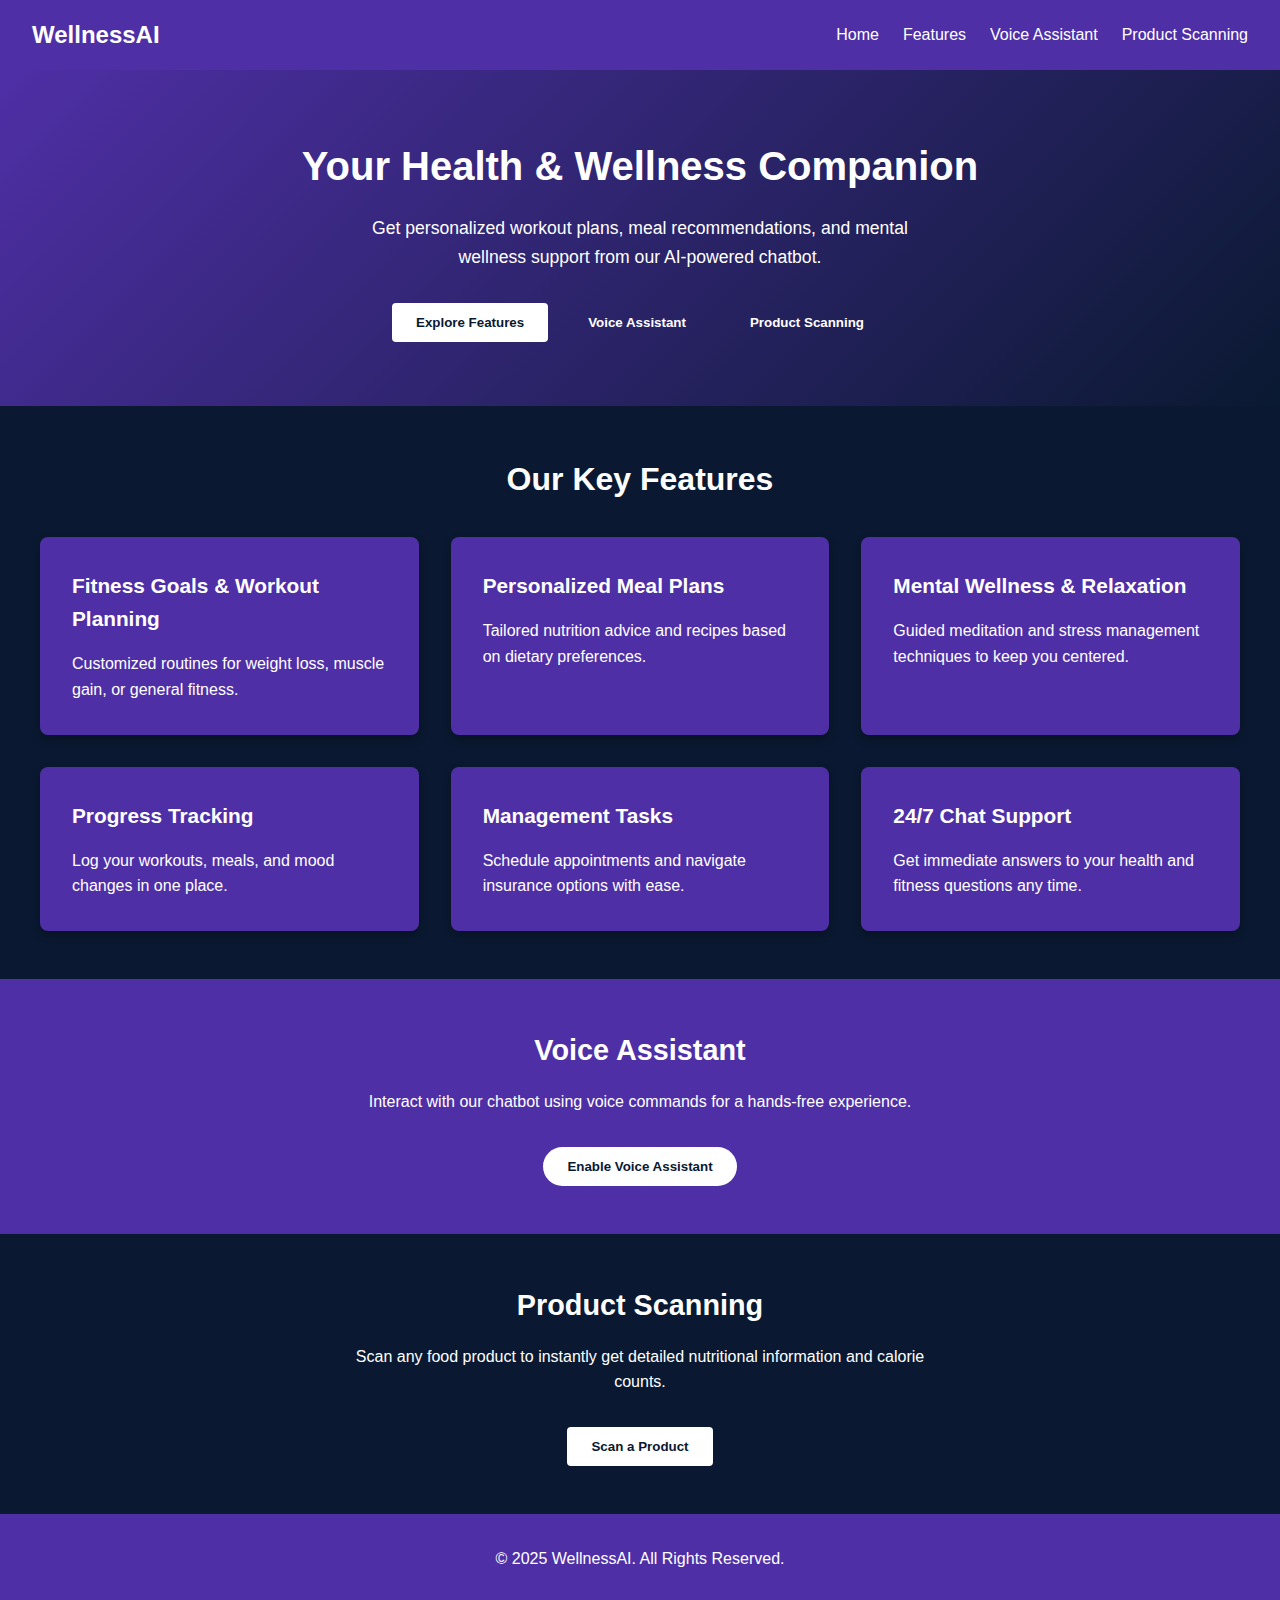
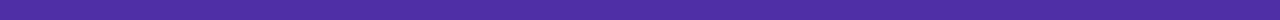
==== Front-End/index.html @ 1cf857fd "initial commit" ====
<!DOCTYPE html>
<html lang="en">
<head>
  <meta charset="UTF-8" />
  <title>WellnessAI - Your Health & Wellness Companion</title>
  <!-- Link to External CSS -->
  <link rel="stylesheet" href="style.css">
</head>
<body>
  <!-- HEADER -->
  <header>
    <div class="logo">WellnessAI</div>
    <nav>
      <ul>
        <li><a href="#hero">Home</a></li>
        <li><a href="#features">Features</a></li>
        <li><a href="#voice-assistant">Voice Assistant</a></li>
        <li><a href="#product-scanning">Product Scanning</a></li>
      </ul>
    </nav>
  </header>

  <!-- HERO SECTION -->
  <section id="hero">
    <h1>Your Health & Wellness Companion</h1>
    <p>Get personalized workout plans, meal recommendations, and mental wellness support from our AI-powered chatbot.</p>
    <div class="hero-buttons">
      <button class="btn-primary" onclick="document.querySelector('#features').scrollIntoView({behavior: 'smooth'})">Explore Features</button>
      <button class="btn-secondary" onclick="document.querySelector('#voice-assistant').scrollIntoView({behavior: 'smooth'})">Voice Assistant</button>
      <button class="btn-secondary" onclick="document.querySelector('#product-scanning').scrollIntoView({behavior: 'smooth'})">Product Scanning</button>
    </div>
  </section>

  <!-- FEATURES SECTION -->
  <section id="features">
    <h2>Our Key Features</h2>
    <div class="features-container">
      <div class="feature-box">
        <h3>Fitness Goals & Workout Planning</h3>
        <p>Customized routines for weight loss, muscle gain, or general fitness.</p>
      </div>
      <div class="feature-box">
        <h3>Personalized Meal Plans</h3>
        <p>Tailored nutrition advice and recipes based on dietary preferences.</p>
      </div>
      <div class="feature-box">
        <h3>Mental Wellness & Relaxation</h3>
        <p>Guided meditation and stress management techniques to keep you centered.</p>
      </div>
      <div class="feature-box">
        <h3>Progress Tracking</h3>
        <p>Log your workouts, meals, and mood changes in one place.</p>
      </div>
      <div class="feature-box">
        <h3>Management Tasks</h3>
        <p>Schedule appointments and navigate insurance options with ease.</p>
      </div>
      <div class="feature-box">
        <h3>24/7 Chat Support</h3>
        <p>Get immediate answers to your health and fitness questions any time.</p>
      </div>
    </div>
  </section>

  <!-- VOICE ASSISTANT SECTION -->
  <section id="voice-assistant">
    <h2>Voice Assistant</h2>
    <p>Interact with our chatbot using voice commands for a hands-free experience.</p>
    <button onclick="alert('Voice Assistant Feature Coming Soon!')">Enable Voice Assistant</button>
  </section>

  <!-- PRODUCT SCANNING SECTION -->
  <section id="product-scanning">
    <h2>Product Scanning</h2>
    <p>Scan any food product to instantly get detailed nutritional information and calorie counts.</p>
    <button onclick="alert('Product Scanning Feature Coming Soon!')">Scan a Product</button>
  </section>

  <!-- FOOTER -->
  <footer>
    <p>© 2025 WellnessAI. All Rights Reserved.</p>
  </footer>

  <!-- Smooth Button Click Animation Script -->
  <script>
    document.querySelectorAll('button').forEach(button => {
      button.addEventListener('click', function() {
        this.classList.add('clicked');
        setTimeout(() => {
          this.classList.remove('clicked');
        }, 300);
      });
    });
  </script>
</body>
</html>
---- Front-End/style.css ----
/* Global Smooth Scrolling */
html {
    scroll-behavior: smooth;
  }
  
  /* COLOR & FONT SETUP */
  :root {
    --dark-blue: #0A1931;
    --purple: #4F2FA6;
    --light-purple: #6F50C8;
    --white: #FFFFFF;
    --gray: #EFEFEF;
  }
  
  * {
    margin: 0;
    padding: 0;
    box-sizing: border-box;
    font-family: "Arial", sans-serif;
  }
  
  body {
    background-color: var(--dark-blue);
    color: var(--white);
    line-height: 1.6;
  }
  
  a {
    text-decoration: none;
    color: inherit;
  }
  
  /* HEADER */
  header {
    background-color: var(--purple);
    display: flex;
    justify-content: space-between;
    align-items: center;
    padding: 1rem 2rem;
  }
  
  header .logo {
    font-size: 1.5rem;
    font-weight: bold;
  }
  
  nav ul {
    list-style: none;
    display: flex;
    gap: 1.5rem;
  }
  
  nav ul li a {
    color: var(--white);
    font-weight: 500;
    transition: color 0.3s;
  }
  
  nav ul li a:hover {
    color: var(--light-purple);
  }
  
  /* HERO SECTION */
  #hero {
    background: linear-gradient(135deg, var(--purple), var(--dark-blue));
    text-align: center;
    padding: 4rem 2rem;
  }
  
  #hero h1 {
    font-size: 2.5rem;
    margin-bottom: 1rem;
  }
  
  #hero p {
    max-width: 600px;
    margin: 0 auto 2rem;
    font-size: 1.1rem;
  }
  
  .hero-buttons {
    display: flex;
    flex-wrap: wrap;
    justify-content: center;
    gap: 1rem;
  }
  
  #hero button {
    padding: 0.75rem 1.5rem;
    border: none;
    border-radius: 4px;
    cursor: pointer;
    font-weight: bold;
    transition: background-color 0.3s, transform 0.2s;
  }
  
  .btn-primary {
    background-color: var(--white);
    color: var(--dark-blue);
  }
  
  .btn-primary:hover {
    background-color: var(--light-purple);
    color: var(--white);
    transform: scale(1.05);
  }
  
  .btn-secondary {
    background-color: transparent;
    border: 2px solid var(--white);
    color: var(--white);
  }
  
  .btn-secondary:hover {
    background-color: var(--white);
    color: var(--dark-blue);
    transform: scale(1.05);
  }
  
  /* FEATURES SECTION */
  #features {
    padding: 3rem 2rem;
    background-color: var(--dark-blue);
  }
  
  #features h2 {
    text-align: center;
    margin-bottom: 2rem;
    font-size: 2rem;
  }
  
  .features-container {
    display: grid;
    grid-template-columns: repeat(auto-fit, minmax(300px, 1fr));
    gap: 2rem;
    max-width: 1200px;
    margin: 0 auto;
  }
  
  .feature-box {
    background-color: var(--purple);
    padding: 2rem;
    border-radius: 8px;
    box-shadow: 0 4px 8px rgba(0, 0, 0, 0.3);
    transition: transform 0.3s;
  }
  
  .feature-box:hover {
    transform: translateY(-5px);
  }
  
  .feature-box h3 {
    margin-bottom: 1rem;
    font-size: 1.3rem;
  }
  
  /* VOICE ASSISTANT SECTION */
  #voice-assistant {
    background-color: var(--purple);
    padding: 3rem 2rem;
    text-align: center;
  }
  
  #voice-assistant h2 {
    margin-bottom: 1rem;
    font-size: 1.8rem;
  }
  
  #voice-assistant p {
    max-width: 600px;
    margin: 0 auto 2rem;
  }
  
  #voice-assistant button {
    padding: 0.75rem 1.5rem;
    background-color: var(--white);
    color: var(--dark-blue);
    border: none;
    border-radius: 50px;
    cursor: pointer;
    font-weight: bold;
    transition: background-color 0.3s, transform 0.2s;
  }
  
  #voice-assistant button:hover {
    background-color: var(--light-purple);
    color: var(--white);
    transform: scale(1.05);
  }
  
  /* PRODUCT SCANNING SECTION */
  #product-scanning {
    background-color: var(--dark-blue);
    padding: 3rem 2rem;
    text-align: center;
  }
  
  #product-scanning h2 {
    margin-bottom: 1rem;
    font-size: 1.8rem;
  }
  
  #product-scanning p {
    max-width: 600px;
    margin: 0 auto 2rem;
  }
  
  #product-scanning button {
    padding: 0.75rem 1.5rem;
    background-color: var(--white);
    color: var(--dark-blue);
    border: none;
    border-radius: 4px;
    cursor: pointer;
    font-weight: bold;
    transition: background-color 0.3s, transform 0.2s;
  }
  
  #product-scanning button:hover {
    background-color: var(--light-purple);
    color: var(--white);
    transform: scale(1.05);
  }
  
  /* FOOTER */
  footer {
    background-color: var(--purple);
    text-align: center;
    padding: 2rem;
  }
  
  footer p {
    margin-bottom: 1rem;
  }
  
  footer .social-links a {
    margin: 0 0.5rem;
    color: var(--white);
    font-size: 1.2rem;
    transition: color 0.3s;
  }
  
  footer .social-links a:hover {
    color: var(--light-purple);
  }
  
  /* BUTTON CLICK ANIMATION */
  button.clicked {
    animation: clickAnimation 0.3s;
  }
  
  @keyframes clickAnimation {
    0% { transform: scale(1); }
    50% { transform: scale(0.95); }
    100% { transform: scale(1); }
  }
  
  /* RESPONSIVE DESIGN */
  @media (max-width: 768px) {
    #hero h1 {
      font-size: 2rem;
    }
    #features h2 {
      font-size: 1.8rem;
    }
    .feature-box {
      padding: 1.5rem;
    }
  }
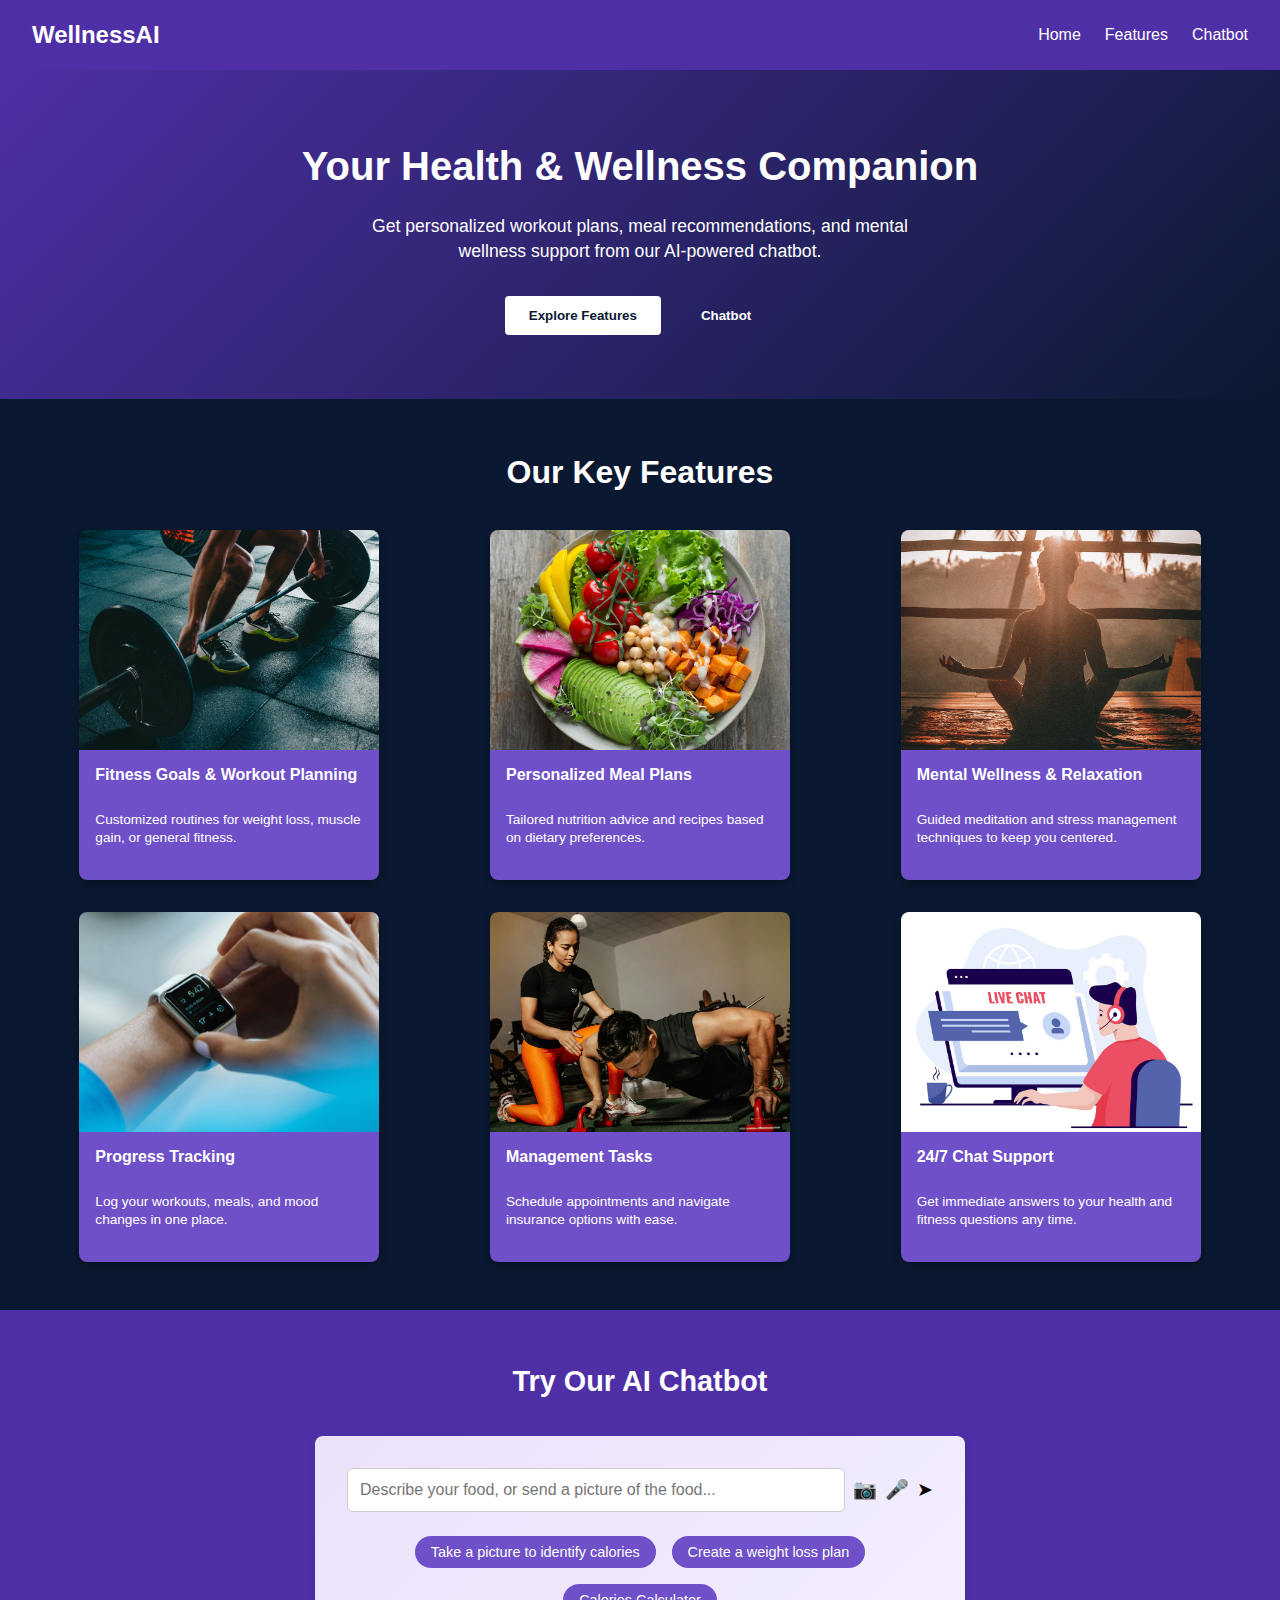
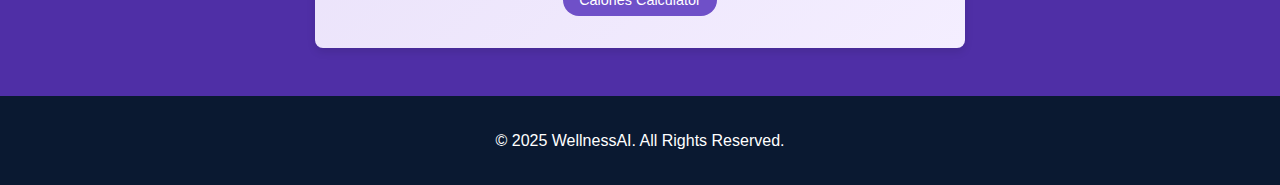
==== commit 4d66f263: "added images and chatbot" ====
--- a/Front-End/index.html
+++ b/Front-End/index.html
@@ -14,8 +14,7 @@
       <ul>
         <li><a href="#hero">Home</a></li>
         <li><a href="#features">Features</a></li>
-        <li><a href="#voice-assistant">Voice Assistant</a></li>
-        <li><a href="#product-scanning">Product Scanning</a></li>
+        <li><a href="#chatbot">Chatbot</a></li>
       </ul>
     </nav>
   </header>
@@ -25,9 +24,16 @@
     <h1>Your Health & Wellness Companion</h1>
     <p>Get personalized workout plans, meal recommendations, and mental wellness support from our AI-powered chatbot.</p>
     <div class="hero-buttons">
-      <button class="btn-primary" onclick="document.querySelector('#features').scrollIntoView({behavior: 'smooth'})">Explore Features</button>
-      <button class="btn-secondary" onclick="document.querySelector('#voice-assistant').scrollIntoView({behavior: 'smooth'})">Voice Assistant</button>
-      <button class="btn-secondary" onclick="document.querySelector('#product-scanning').scrollIntoView({behavior: 'smooth'})">Product Scanning</button>
+      <!-- Scroll to Features -->
+      <button class="btn-primary"
+        onclick="document.querySelector('#features').scrollIntoView({ behavior: 'smooth' })">
+        Explore Features
+      </button>
+      <!-- Scroll to Chatbot -->
+      <button class="btn-secondary"
+        onclick="document.querySelector('#chatbot').scrollIntoView({ behavior: 'smooth' })">
+        Chatbot
+      </button>
     </div>
   </section>
 
@@ -35,45 +41,77 @@
   <section id="features">
     <h2>Our Key Features</h2>
     <div class="features-container">
+      <!-- Feature 1 -->
       <div class="feature-box">
+        <img src="Fitness.jpg" alt="Fitness Feature" class="feature-image" />
         <h3>Fitness Goals & Workout Planning</h3>
         <p>Customized routines for weight loss, muscle gain, or general fitness.</p>
       </div>
+      <!-- Feature 2 -->
       <div class="feature-box">
+        <img src="Meal.jpg" alt="Meal Plans" class="feature-image" />
         <h3>Personalized Meal Plans</h3>
         <p>Tailored nutrition advice and recipes based on dietary preferences.</p>
       </div>
+      <!-- Feature 3 -->
       <div class="feature-box">
+        <img src="Wellness.jpg" alt="Mental Wellness" class="feature-image" />
         <h3>Mental Wellness & Relaxation</h3>
         <p>Guided meditation and stress management techniques to keep you centered.</p>
       </div>
+      <!-- Feature 4 -->
       <div class="feature-box">
+        <img src="Progress.jpg" alt="Progress Tracking" class="feature-image" />
         <h3>Progress Tracking</h3>
         <p>Log your workouts, meals, and mood changes in one place.</p>
       </div>
+      <!-- Feature 5 -->
       <div class="feature-box">
+        <img src="Management.jpg" alt="Management Tasks" class="feature-image" />
         <h3>Management Tasks</h3>
         <p>Schedule appointments and navigate insurance options with ease.</p>
       </div>
+      <!-- Feature 6 -->
       <div class="feature-box">
+        <img src="ChatSupport.jpg" alt="Chat Support" class="feature-image" />
         <h3>24/7 Chat Support</h3>
         <p>Get immediate answers to your health and fitness questions any time.</p>
       </div>
     </div>
   </section>
 
-  <!-- VOICE ASSISTANT SECTION -->
-  <section id="voice-assistant">
-    <h2>Voice Assistant</h2>
-    <p>Interact with our chatbot using voice commands for a hands-free experience.</p>
-    <button onclick="alert('Voice Assistant Feature Coming Soon!')">Enable Voice Assistant</button>
-  </section>
+  <!-- CHATBOT SECTION -->
+  <section id="chatbot">
+    <h2>Try Our AI Chatbot</h2>
+    <div class="chatbot-container">
+      <!-- Chat Input Area -->
+      <div class="chat-input-wrapper">
+        <input 
+          type="text" 
+          placeholder="Describe your food, or send a picture of the food..."
+          class="chat-input"
+        >
+        <!-- Icons for Product Scanning, Voice Assistant, Send -->
+        <div class="chat-icons">
+          <button class="icon-btn" title="Product Scanning">
+            <span class="camera-icon">📷</span>
+          </button>
+          <button class="icon-btn" title="Voice Assistant">
+            <span class="mic-icon">🎤</span>
+          </button>
+          <button class="icon-btn" title="Send Message">
+            <span class="send-icon">➤</span>
+          </button>
+        </div>
+      </div>
 
-  <!-- PRODUCT SCANNING SECTION -->
-  <section id="product-scanning">
-    <h2>Product Scanning</h2>
-    <p>Scan any food product to instantly get detailed nutritional information and calorie counts.</p>
-    <button onclick="alert('Product Scanning Feature Coming Soon!')">Scan a Product</button>
+      <!-- Quick Action Buttons -->
+      <div class="chat-suggestions">
+        <button>Take a picture to identify calories</button>
+        <button>Create a weight loss plan</button>
+        <button>Calories Calculator</button>
+      </div>
+    </div>
   </section>
 
   <!-- FOOTER -->
@@ -83,6 +121,7 @@
 
   <!-- Smooth Button Click Animation Script -->
   <script>
+    // Simple "click" animation on any button
     document.querySelectorAll('button').forEach(button => {
       button.addEventListener('click', function() {
         this.classList.add('clicked');
--- a/Front-End/style.css
+++ b/Front-End/style.css
@@ -1,269 +1,326 @@
 /* Global Smooth Scrolling */
 html {
-    scroll-behavior: smooth;
-  }
-  
-  /* COLOR & FONT SETUP */
-  :root {
-    --dark-blue: #0A1931;
-    --purple: #4F2FA6;
-    --light-purple: #6F50C8;
-    --white: #FFFFFF;
-    --gray: #EFEFEF;
-  }
-  
-  * {
-    margin: 0;
-    padding: 0;
-    box-sizing: border-box;
-    font-family: "Arial", sans-serif;
-  }
-  
-  body {
-    background-color: var(--dark-blue);
-    color: var(--white);
-    line-height: 1.6;
-  }
-  
-  a {
-    text-decoration: none;
-    color: inherit;
-  }
-  
-  /* HEADER */
-  header {
-    background-color: var(--purple);
-    display: flex;
-    justify-content: space-between;
-    align-items: center;
-    padding: 1rem 2rem;
-  }
-  
-  header .logo {
-    font-size: 1.5rem;
-    font-weight: bold;
-  }
-  
-  nav ul {
-    list-style: none;
-    display: flex;
-    gap: 1.5rem;
-  }
-  
-  nav ul li a {
-    color: var(--white);
-    font-weight: 500;
-    transition: color 0.3s;
-  }
-  
-  nav ul li a:hover {
-    color: var(--light-purple);
-  }
-  
-  /* HERO SECTION */
-  #hero {
-    background: linear-gradient(135deg, var(--purple), var(--dark-blue));
-    text-align: center;
-    padding: 4rem 2rem;
-  }
-  
+  scroll-behavior: smooth;
+}
+
+/* COLOR & FONT SETUP */
+:root {
+  --dark-blue: #0A1931;
+  --purple: #4F2FA6;
+  --light-purple: #6F50C8;
+  --white: #FFFFFF;
+  --gray: #EFEFEF;
+
+  --light-bg: #F8F8F8;
+
+  /* Lighter gradient for chatbot container */
+  --chatbot-gradient-start: #EAE2FA;
+  --chatbot-gradient-end: #F4EEFF;
+}
+
+* {
+  margin: 0;
+  padding: 0;
+  box-sizing: border-box;
+  font-family: "Arial", sans-serif;
+}
+
+body {
+  background-color: var(--dark-blue);
+  color: var(--white);
+  line-height: 1.6;
+}
+
+a {
+  text-decoration: none;
+  color: inherit;
+}
+
+/* HEADER */
+header {
+  background-color: var(--purple);
+  display: flex;
+  justify-content: space-between;
+  align-items: center;
+  padding: 1rem 2rem;
+}
+
+header .logo {
+  font-size: 1.5rem;
+  font-weight: bold;
+}
+
+nav ul {
+  list-style: none;
+  display: flex;
+  gap: 1.5rem;
+}
+
+nav ul li a {
+  color: var(--white);
+  font-weight: 500;
+  transition: color 0.3s;
+}
+
+nav ul li a:hover {
+  color: var(--light-purple);
+}
+
+/* HERO SECTION */
+#hero {
+  background: linear-gradient(135deg, var(--purple), var(--dark-blue));
+  text-align: center;
+  padding: 4rem 2rem;
+}
+
+#hero h1 {
+  font-size: 2.5rem;
+  margin-bottom: 1rem;
+}
+
+#hero p {
+  max-width: 600px;
+  margin: 0 auto 2rem auto;
+  font-size: 1.1rem;
+  line-height: 1.4;
+}
+
+.hero-buttons {
+  display: flex;
+  flex-wrap: wrap;
+  justify-content: center;
+  gap: 1rem;
+}
+
+#hero button {
+  padding: 0.75rem 1.5rem;
+  border: none;
+  border-radius: 4px;
+  cursor: pointer;
+  font-weight: bold;
+  transition: background-color 0.3s, transform 0.2s;
+}
+
+.btn-primary {
+  background-color: var(--white);
+  color: var(--dark-blue);
+}
+
+.btn-primary:hover {
+  background-color: var(--light-purple);
+  color: var(--white);
+  transform: scale(1.05);
+}
+
+.btn-secondary {
+  background-color: transparent;
+  border: 2px solid var(--white);
+  color: var(--white);
+}
+
+.btn-secondary:hover {
+  background-color: var(--white);
+  color: var(--dark-blue);
+  transform: scale(1.05);
+}
+
+/* FEATURES SECTION */
+#features {
+  padding: 3rem 2rem;
+  background-color: var(--dark-blue);
+}
+
+#features h2 {
+  text-align: center;
+  margin-bottom: 2rem;
+  font-size: 2rem;
+}
+
+/* Feature Grid */
+.features-container {
+  display: grid;
+  grid-template-columns: repeat(auto-fit, minmax(300px, 1fr));
+  gap: 2rem;
+  max-width: 1200px;
+  margin: 0 auto;
+  justify-items: center; /* Center each card */
+}
+
+/* Each feature card */
+.feature-box {
+  width: 300px;
+  height: 350px; 
+  border-radius: 8px;
+  overflow: hidden;
+  background-color: #000; /* black behind the image if there's extra space */
+  box-shadow: 0 4px 8px rgba(0,0,0,0.3);
+  transition: transform 0.3s;
+  display: flex;
+  flex-direction: column;
+  text-align: left;
+}
+
+.feature-box:hover {
+  transform: translateY(-5px);
+}
+
+/* Top portion: large image */
+.feature-box img.feature-image {
+  width: 100%;
+  height: 220px;
+  object-fit: cover;
+  background-color: #000;
+}
+
+/* Bottom portion: merged light-purple background with NO gap */
+.feature-box h3,
+.feature-box p {
+  margin: 0;                            /* Remove margins to prevent gap */
+  padding: 0.75rem 1rem;
+  background-color: var(--light-purple);
+  color: var(--white);
+}
+
+/* Title styling */
+.feature-box h3 {
+  font-size: 1rem;
+  /* Remove margin-bottom so there's no gap above <p> */
+}
+
+/* Description styling */
+.feature-box p {
+  font-size: 0.85rem;
+  line-height: 1.3;
+  flex: 1;
+}
+
+/* CHATBOT SECTION */
+#chatbot {
+  background-color: var(--purple);
+  color: var(--white);
+  padding: 3rem 2rem;
+  text-align: center;
+}
+
+#chatbot h2 {
+  margin-bottom: 2rem;
+  font-size: 1.8rem;
+  color: var(--white);
+}
+
+.chatbot-container {
+  max-width: 650px;
+  margin: 0 auto;
+  background: linear-gradient(
+    135deg,
+    var(--chatbot-gradient-start),
+    var(--chatbot-gradient-end)
+  );
+  border-radius: 8px;
+  padding: 2rem;
+  box-shadow: 0 4px 8px rgba(0,0,0,0.1);
+  color: var(--dark-blue);
+}
+
+.chat-input-wrapper {
+  display: flex;
+  align-items: center;
+  gap: 0.5rem;
+}
+
+.chat-input {
+  flex: 1;
+  padding: 0.75rem;
+  border: 1px solid #ccc;
+  border-radius: 6px;
+  font-size: 1rem;
+  outline: none;
+}
+
+.chat-icons {
+  display: flex;
+  gap: 0.5rem;
+}
+
+.icon-btn {
+  background-color: transparent;
+  border: none;
+  cursor: pointer;
+  font-size: 1.2rem;
+  transition: transform 0.2s;
+}
+
+.icon-btn:hover {
+  transform: scale(1.1);
+}
+
+.chat-suggestions {
+  margin-top: 1.5rem;
+  display: flex;
+  flex-wrap: wrap;
+  gap: 1rem;
+  justify-content: center;
+}
+
+.chat-suggestions button {
+  background-color: var(--light-purple);
+  color: var(--white);
+  border: none;
+  padding: 0.5rem 1rem;
+  border-radius: 20px;
+  cursor: pointer;
+  transition: background-color 0.3s;
+  font-size: 0.9rem;
+}
+
+.chat-suggestions button:hover {
+  background-color: var(--purple);
+}
+
+/* FOOTER */
+footer {
+  background-color: var(--dark-blue);
+  text-align: center;
+  padding: 2rem;
+  color: var(--white);
+}
+
+footer p {
+  margin-bottom: 0;
+}
+
+/* BUTTON CLICK ANIMATION */
+button.clicked {
+  animation: clickAnimation 0.3s;
+}
+
+@keyframes clickAnimation {
+  0% { transform: scale(1); }
+  50% { transform: scale(0.95); }
+  100% { transform: scale(1); }
+}
+
+/* RESPONSIVE DESIGN */
+@media (max-width: 768px) {
   #hero h1 {
-    font-size: 2.5rem;
-    margin-bottom: 1rem;
-  }
-  
-  #hero p {
-    max-width: 600px;
-    margin: 0 auto 2rem;
-    font-size: 1.1rem;
-  }
-  
-  .hero-buttons {
-    display: flex;
-    flex-wrap: wrap;
-    justify-content: center;
-    gap: 1rem;
-  }
-  
-  #hero button {
-    padding: 0.75rem 1.5rem;
-    border: none;
-    border-radius: 4px;
-    cursor: pointer;
-    font-weight: bold;
-    transition: background-color 0.3s, transform 0.2s;
-  }
-  
-  .btn-primary {
-    background-color: var(--white);
-    color: var(--dark-blue);
-  }
-  
-  .btn-primary:hover {
-    background-color: var(--light-purple);
-    color: var(--white);
-    transform: scale(1.05);
-  }
-  
-  .btn-secondary {
-    background-color: transparent;
-    border: 2px solid var(--white);
-    color: var(--white);
-  }
-  
-  .btn-secondary:hover {
-    background-color: var(--white);
-    color: var(--dark-blue);
-    transform: scale(1.05);
-  }
-  
-  /* FEATURES SECTION */
-  #features {
-    padding: 3rem 2rem;
-    background-color: var(--dark-blue);
-  }
-  
-  #features h2 {
-    text-align: center;
-    margin-bottom: 2rem;
     font-size: 2rem;
   }
-  
-  .features-container {
-    display: grid;
-    grid-template-columns: repeat(auto-fit, minmax(300px, 1fr));
-    gap: 2rem;
-    max-width: 1200px;
-    margin: 0 auto;
-  }
-  
+
+  #features h2,
+  #chatbot h2 {
+    font-size: 1.6rem;
+  }
+
   .feature-box {
-    background-color: var(--purple);
-    padding: 2rem;
-    border-radius: 8px;
-    box-shadow: 0 4px 8px rgba(0, 0, 0, 0.3);
-    transition: transform 0.3s;
-  }
-  
-  .feature-box:hover {
-    transform: translateY(-5px);
-  }
-  
-  .feature-box h3 {
-    margin-bottom: 1rem;
-    font-size: 1.3rem;
-  }
-  
-  /* VOICE ASSISTANT SECTION */
-  #voice-assistant {
-    background-color: var(--purple);
-    padding: 3rem 2rem;
-    text-align: center;
-  }
-  
-  #voice-assistant h2 {
-    margin-bottom: 1rem;
-    font-size: 1.8rem;
-  }
-  
-  #voice-assistant p {
-    max-width: 600px;
-    margin: 0 auto 2rem;
-  }
-  
-  #voice-assistant button {
-    padding: 0.75rem 1.5rem;
-    background-color: var(--white);
-    color: var(--dark-blue);
-    border: none;
-    border-radius: 50px;
-    cursor: pointer;
-    font-weight: bold;
-    transition: background-color 0.3s, transform 0.2s;
-  }
-  
-  #voice-assistant button:hover {
-    background-color: var(--light-purple);
-    color: var(--white);
-    transform: scale(1.05);
-  }
-  
-  /* PRODUCT SCANNING SECTION */
-  #product-scanning {
-    background-color: var(--dark-blue);
-    padding: 3rem 2rem;
-    text-align: center;
-  }
-  
-  #product-scanning h2 {
-    margin-bottom: 1rem;
-    font-size: 1.8rem;
-  }
-  
-  #product-scanning p {
-    max-width: 600px;
-    margin: 0 auto 2rem;
-  }
-  
-  #product-scanning button {
-    padding: 0.75rem 1.5rem;
-    background-color: var(--white);
-    color: var(--dark-blue);
-    border: none;
-    border-radius: 4px;
-    cursor: pointer;
-    font-weight: bold;
-    transition: background-color 0.3s, transform 0.2s;
-  }
-  
-  #product-scanning button:hover {
-    background-color: var(--light-purple);
-    color: var(--white);
-    transform: scale(1.05);
-  }
-  
-  /* FOOTER */
-  footer {
-    background-color: var(--purple);
-    text-align: center;
-    padding: 2rem;
-  }
-  
-  footer p {
-    margin-bottom: 1rem;
-  }
-  
-  footer .social-links a {
-    margin: 0 0.5rem;
-    color: var(--white);
-    font-size: 1.2rem;
-    transition: color 0.3s;
-  }
-  
-  footer .social-links a:hover {
-    color: var(--light-purple);
-  }
-  
-  /* BUTTON CLICK ANIMATION */
-  button.clicked {
-    animation: clickAnimation 0.3s;
-  }
-  
-  @keyframes clickAnimation {
-    0% { transform: scale(1); }
-    50% { transform: scale(0.95); }
-    100% { transform: scale(1); }
-  }
-  
-  /* RESPONSIVE DESIGN */
-  @media (max-width: 768px) {
-    #hero h1 {
-      font-size: 2rem;
-    }
-    #features h2 {
-      font-size: 1.8rem;
-    }
-    .feature-box {
-      padding: 1.5rem;
-    }
-  }+    width: 280px;
+    height: 320px;
+  }
+
+  .feature-box img.feature-image {
+    height: 200px;
+  }
+
+  .chatbot-container {
+    padding: 1.5rem;
+  }
+}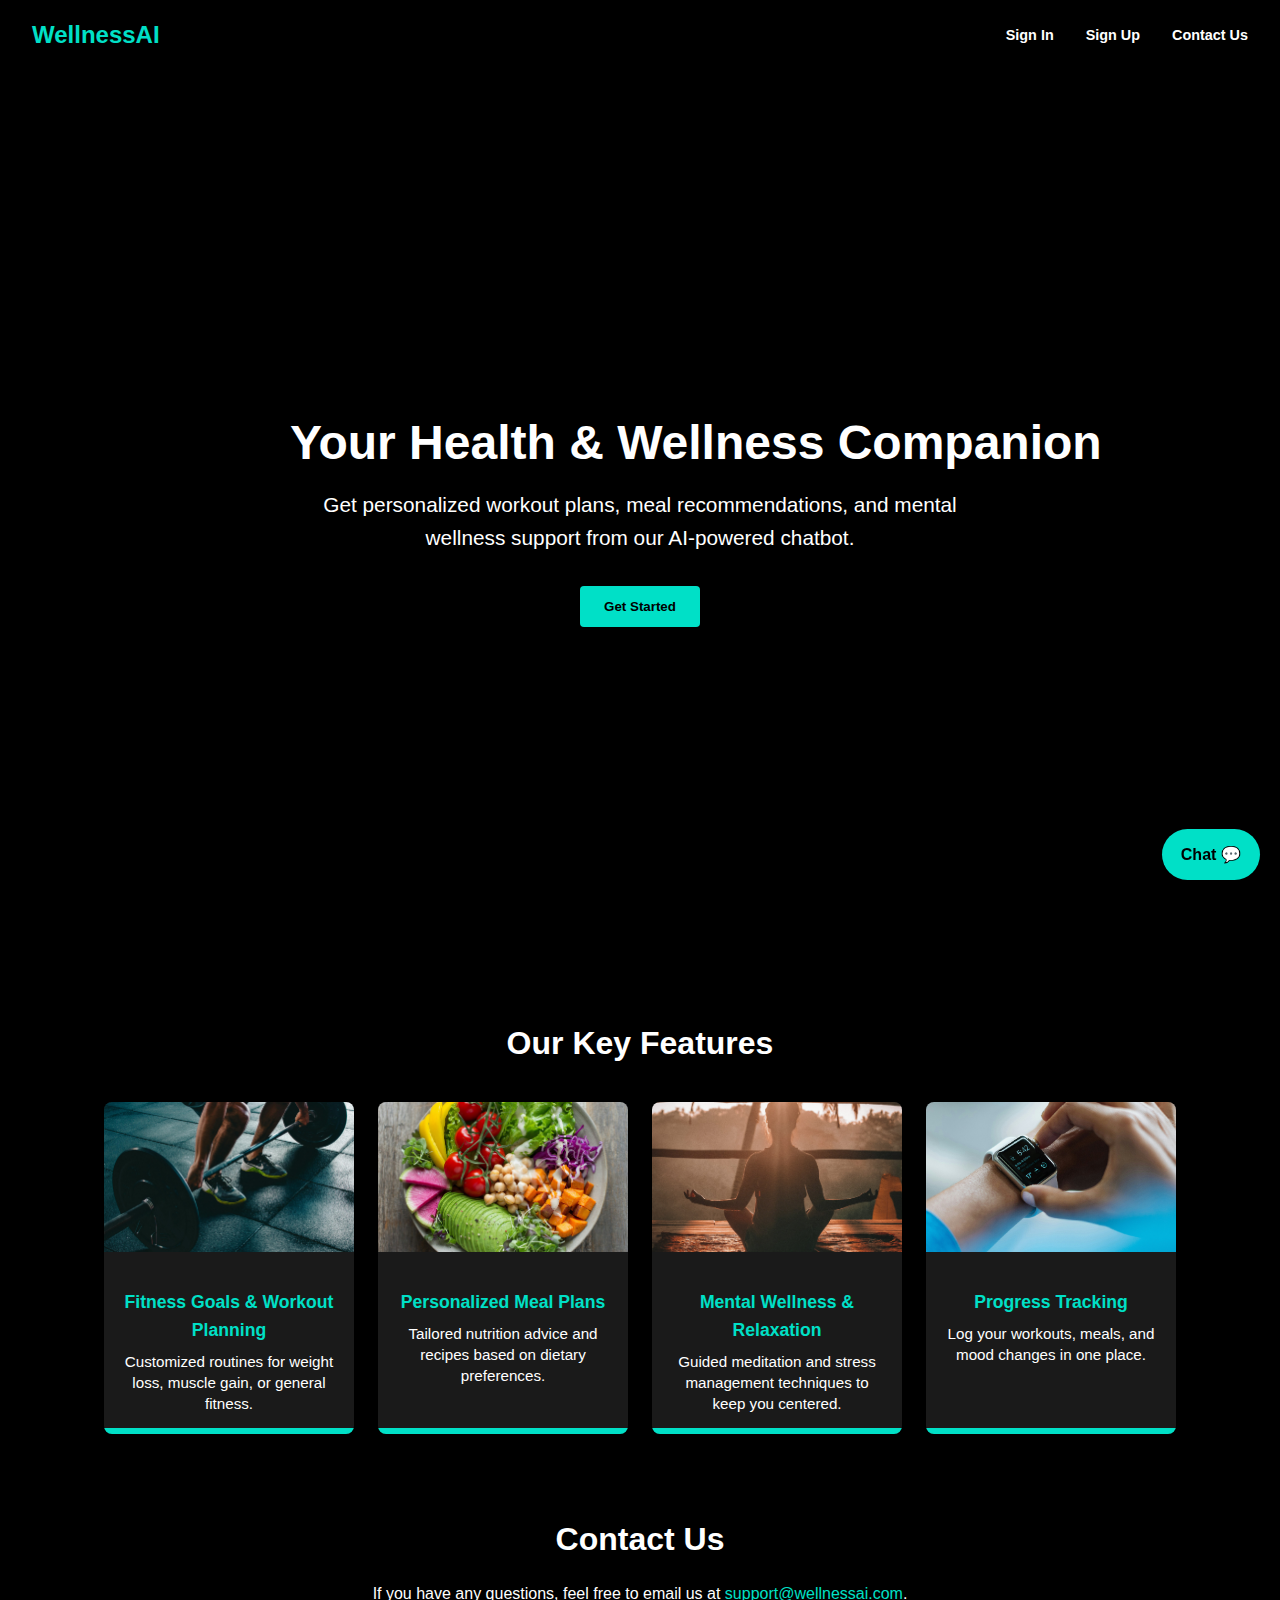
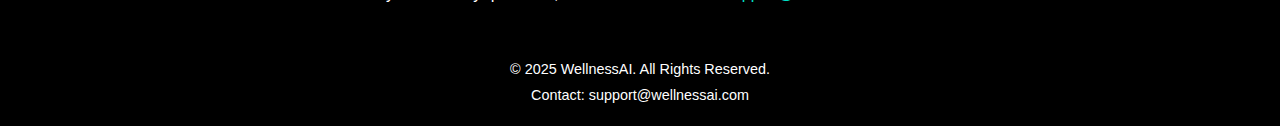
==== commit 3d524d80: "JS added" ====
--- a/Front-End/index.html
+++ b/Front-End/index.html
@@ -10,34 +10,26 @@
   <!-- HEADER -->
   <header>
     <div class="logo">WellnessAI</div>
-    <nav>
-      <ul>
-        <li><a href="#hero">Home</a></li>
-        <li><a href="#features">Features</a></li>
-        <li><a href="#chatbot">Chatbot</a></li>
-      </ul>
-    </nav>
+    <div class="auth-buttons">
+      <!-- Separate Sign In, Sign Up, Contact Us -->
+      <button class="auth-btn sign-in-btn">Sign In</button>
+      <button class="auth-btn sign-up-btn">Sign Up</button>
+      <button class="auth-btn contact-btn" id="contactBtn">Contact Us</button>
+    </div>
   </header>
 
-  <!-- HERO SECTION -->
+  <!-- HERO SECTION (Full Screen) -->
   <section id="hero">
-    <h1>Your Health & Wellness Companion</h1>
-    <p>Get personalized workout plans, meal recommendations, and mental wellness support from our AI-powered chatbot.</p>
-    <div class="hero-buttons">
-      <!-- Scroll to Features -->
-      <button class="btn-primary"
-        onclick="document.querySelector('#features').scrollIntoView({ behavior: 'smooth' })">
-        Explore Features
-      </button>
-      <!-- Scroll to Chatbot -->
-      <button class="btn-secondary"
-        onclick="document.querySelector('#chatbot').scrollIntoView({ behavior: 'smooth' })">
-        Chatbot
-      </button>
+    <div class="hero-content">
+      <h1>Your Health & Wellness Companion</h1>
+      <p>
+        Get personalized workout plans, meal recommendations, and mental wellness support from our AI-powered chatbot.
+      </p>
+      <button class="btn-primary" id="getStartedBtn">Get Started</button>
     </div>
   </section>
 
-  <!-- FEATURES SECTION -->
+  <!-- FEATURES SECTION (Green Glow on Hover) -->
   <section id="features">
     <h2>Our Key Features</h2>
     <div class="features-container">
@@ -46,90 +38,50 @@
         <img src="Fitness.jpg" alt="Fitness Feature" class="feature-image" />
         <h3>Fitness Goals & Workout Planning</h3>
         <p>Customized routines for weight loss, muscle gain, or general fitness.</p>
+        <div class="bottom-accent"></div>
       </div>
       <!-- Feature 2 -->
       <div class="feature-box">
         <img src="Meal.jpg" alt="Meal Plans" class="feature-image" />
         <h3>Personalized Meal Plans</h3>
         <p>Tailored nutrition advice and recipes based on dietary preferences.</p>
+        <div class="bottom-accent"></div>
       </div>
       <!-- Feature 3 -->
       <div class="feature-box">
         <img src="Wellness.jpg" alt="Mental Wellness" class="feature-image" />
         <h3>Mental Wellness & Relaxation</h3>
         <p>Guided meditation and stress management techniques to keep you centered.</p>
+        <div class="bottom-accent"></div>
       </div>
       <!-- Feature 4 -->
       <div class="feature-box">
         <img src="Progress.jpg" alt="Progress Tracking" class="feature-image" />
         <h3>Progress Tracking</h3>
         <p>Log your workouts, meals, and mood changes in one place.</p>
-      </div>
-      <!-- Feature 5 -->
-      <div class="feature-box">
-        <img src="Management.jpg" alt="Management Tasks" class="feature-image" />
-        <h3>Management Tasks</h3>
-        <p>Schedule appointments and navigate insurance options with ease.</p>
-      </div>
-      <!-- Feature 6 -->
-      <div class="feature-box">
-        <img src="ChatSupport.jpg" alt="Chat Support" class="feature-image" />
-        <h3>24/7 Chat Support</h3>
-        <p>Get immediate answers to your health and fitness questions any time.</p>
+        <div class="bottom-accent"></div>
       </div>
     </div>
   </section>
 
-  <!-- CHATBOT SECTION -->
-  <section id="chatbot">
-    <h2>Try Our AI Chatbot</h2>
-    <div class="chatbot-container">
-      <!-- Chat Input Area -->
-      <div class="chat-input-wrapper">
-        <input 
-          type="text" 
-          placeholder="Describe your food, or send a picture of the food..."
-          class="chat-input"
-        >
-        <!-- Icons for Product Scanning, Voice Assistant, Send -->
-        <div class="chat-icons">
-          <button class="icon-btn" title="Product Scanning">
-            <span class="camera-icon">📷</span>
-          </button>
-          <button class="icon-btn" title="Voice Assistant">
-            <span class="mic-icon">🎤</span>
-          </button>
-          <button class="icon-btn" title="Send Message">
-            <span class="send-icon">➤</span>
-          </button>
-        </div>
-      </div>
-
-      <!-- Quick Action Buttons -->
-      <div class="chat-suggestions">
-        <button>Take a picture to identify calories</button>
-        <button>Create a weight loss plan</button>
-        <button>Calories Calculator</button>
-      </div>
-    </div>
+  <!-- CONTACT SECTION -->
+  <section id="contact">
+    <h2>Contact Us</h2>
+    <p>If you have any questions, feel free to email us at <a href="mailto:support@wellnessai.com">support@wellnessai.com</a>.</p>
   </section>
 
   <!-- FOOTER -->
   <footer>
     <p>© 2025 WellnessAI. All Rights Reserved.</p>
+    <p>Contact: support@wellnessai.com</p>
   </footer>
 
-  <!-- Smooth Button Click Animation Script -->
-  <script>
-    // Simple "click" animation on any button
-    document.querySelectorAll('button').forEach(button => {
-      button.addEventListener('click', function() {
-        this.classList.add('clicked');
-        setTimeout(() => {
-          this.classList.remove('clicked');
-        }, 300);
-      });
-    });
-  </script>
+  <!-- FLOATING CHAT BUTTON -->
+  <div id="chat-floating" class="chat-btn" title="Chat with us">
+    Chat 💬
+  </div>
+
+  <!-- JavaScript -->
+  <script src="script.js"></script>
 </body>
 </html>--- a/Front-End/style.css
+++ b/Front-End/style.css
@@ -1,99 +1,104 @@
-/* Global Smooth Scrolling */
-html {
-  scroll-behavior: smooth;
-}
-
-/* COLOR & FONT SETUP */
+/* ================================
+   GLOBAL & COLOR SCHEME
+================================ */
 :root {
-  --dark-blue: #0A1931;
-  --purple: #4F2FA6;
-  --light-purple: #6F50C8;
-  --white: #FFFFFF;
-  --gray: #EFEFEF;
-
-  --light-bg: #F8F8F8;
-
-  /* Lighter gradient for chatbot container */
-  --chatbot-gradient-start: #EAE2FA;
-  --chatbot-gradient-end: #F4EEFF;
+  --bg-dark: #0B0B0B;         /* Deep dark background */
+  --green-accent: #00e0c7;    /* Teal/green accent color */
+  --white: #ffffff;
+  --font-family: "Arial", sans-serif;
 }
 
 * {
   margin: 0;
   padding: 0;
   box-sizing: border-box;
-  font-family: "Arial", sans-serif;
+  font-family: var(--font-family);
+}
+
+html {
+  scroll-behavior: smooth;
 }
 
 body {
-  background-color: var(--dark-blue);
+  background-color: var(--bg-dark);
   color: var(--white);
   line-height: 1.6;
 }
 
-a {
-  text-decoration: none;
-  color: inherit;
-}
-
-/* HEADER */
+/* ================================
+   HEADER
+================================ */
 header {
-  background-color: var(--purple);
-  display: flex;
+  display: flex;
+  align-items: center;
   justify-content: space-between;
-  align-items: center;
   padding: 1rem 2rem;
+  background-color: #000;
 }
 
 header .logo {
   font-size: 1.5rem;
   font-weight: bold;
-}
-
-nav ul {
-  list-style: none;
-  display: flex;
-  gap: 1.5rem;
-}
-
-nav ul li a {
-  color: var(--white);
-  font-weight: 500;
-  transition: color 0.3s;
-}
-
-nav ul li a:hover {
-  color: var(--light-purple);
-}
-
-/* HERO SECTION */
+  color: var(--green-accent);
+}
+
+/* Auth Buttons */
+.auth-buttons {
+  display: flex;
+  gap: 2rem;
+}
+
+.auth-btn {
+  background-color: transparent;
+  color: var(--white);
+  border: none;
+  cursor: pointer;
+  font-weight: bold;
+  font-size: 0.9rem;
+  transition: color 0.3s, transform 0.2s;
+}
+
+.auth-btn:hover {
+  color: #aaaaaa;
+  transform: scale(1.05);
+}
+
+/* ================================
+   HERO SECTION (Full Screen)
+================================ */
 #hero {
-  background: linear-gradient(135deg, var(--purple), var(--dark-blue));
-  text-align: center;
-  padding: 4rem 2rem;
-}
-
+  min-height: 100vh;
+  display: flex;
+  justify-content: center;
+  align-items: center;
+  background-color: #000;
+  text-align: center;
+  padding: 2rem;
+}
+
+.hero-content {
+  max-width: 700px;
+  margin: 0 auto;
+}
+
+/* Force heading onto one line */
 #hero h1 {
-  font-size: 2.5rem;
+  font-size: 3rem;
   margin-bottom: 1rem;
+  line-height: 1.2;
+  white-space: nowrap;
 }
 
 #hero p {
-  max-width: 600px;
-  margin: 0 auto 2rem auto;
-  font-size: 1.1rem;
-  line-height: 1.4;
-}
-
-.hero-buttons {
-  display: flex;
-  flex-wrap: wrap;
-  justify-content: center;
-  gap: 1rem;
-}
-
-#hero button {
-  padding: 0.75rem 1.5rem;
+  font-size: 1.3rem;
+  line-height: 1.6;
+  margin-bottom: 2rem;
+}
+
+.btn-primary {
+  background-color: var(--green-accent);
+  color: #000;
+  padding: 0.8rem 1.5rem;
   border: none;
   border-radius: 4px;
   cursor: pointer;
@@ -101,195 +106,157 @@
   transition: background-color 0.3s, transform 0.2s;
 }
 
-.btn-primary {
-  background-color: var(--white);
-  color: var(--dark-blue);
-}
-
 .btn-primary:hover {
-  background-color: var(--light-purple);
-  color: var(--white);
+  background-color: #00c2aa;
   transform: scale(1.05);
 }
 
-.btn-secondary {
-  background-color: transparent;
-  border: 2px solid var(--white);
-  color: var(--white);
-}
-
-.btn-secondary:hover {
-  background-color: var(--white);
-  color: var(--dark-blue);
-  transform: scale(1.05);
-}
-
-/* FEATURES SECTION */
+/* ================================
+   FEATURES SECTION
+================================ */
 #features {
   padding: 3rem 2rem;
-  background-color: var(--dark-blue);
+  background-color: #000; /* pure black background */
+  text-align: center;
 }
 
 #features h2 {
-  text-align: center;
+  font-size: 2rem;
   margin-bottom: 2rem;
-  font-size: 2rem;
-}
-
-/* Feature Grid */
+}
+
+/* 
+   Display features in a row,
+   wrap if screen is narrow
+*/
 .features-container {
-  display: grid;
-  grid-template-columns: repeat(auto-fit, minmax(300px, 1fr));
-  gap: 2rem;
+  display: flex;
+  flex-wrap: wrap;
+  gap: 1.5rem;
+  justify-content: center;
   max-width: 1200px;
   margin: 0 auto;
-  justify-items: center; /* Center each card */
-}
-
-/* Each feature card */
+}
+
+/* Each Feature Box */
 .feature-box {
-  width: 300px;
-  height: 350px; 
+  background-color: #1a1a1a;
+  width: 250px;
   border-radius: 8px;
   overflow: hidden;
-  background-color: #000; /* black behind the image if there's extra space */
-  box-shadow: 0 4px 8px rgba(0,0,0,0.3);
-  transition: transform 0.3s;
-  display: flex;
-  flex-direction: column;
-  text-align: left;
-}
-
+  position: relative;
+  transition: transform 0.3s, box-shadow 0.3s;
+}
+
+/* Hover: translate + green glow box shadow */
 .feature-box:hover {
   transform: translateY(-5px);
-}
-
-/* Top portion: large image */
-.feature-box img.feature-image {
+  box-shadow: 0 0 20px var(--green-accent);
+}
+
+/* Feature Image */
+.feature-image {
   width: 100%;
-  height: 220px;
+  height: 150px;
   object-fit: cover;
-  background-color: #000;
-}
-
-/* Bottom portion: merged light-purple background with NO gap */
-.feature-box h3,
+  margin-bottom: 1rem;
+}
+
+/* Title & Description */
+.feature-box h3 {
+  font-size: 1.1rem;
+  margin: 0.8rem 1rem 0.4rem 1rem;
+  color: var(--green-accent);
+}
+
 .feature-box p {
-  margin: 0;                            /* Remove margins to prevent gap */
-  padding: 0.75rem 1rem;
-  background-color: var(--light-purple);
-  color: var(--white);
-}
-
-/* Title styling */
-.feature-box h3 {
+  font-size: 0.95rem;
+  line-height: 1.4;
+  margin: 0 1rem 1.2rem 1rem;
+  color: var(--white);
+}
+
+/* Bottom Accent Bar (Green) */
+.bottom-accent {
+  position: absolute;
+  bottom: 0;
+  left: 0;
+  width: 100%;
+  height: 6px;
+  background-color: var(--green-accent);
+  transition: box-shadow 0.3s;
+}
+
+/* Glow effect for accent bar (optional) */
+.feature-box:hover .bottom-accent {
+  box-shadow: 0 0 10px var(--green-accent);
+}
+
+/* ================================
+   CONTACT SECTION
+================================ */
+#contact {
+  padding: 2rem;
+  text-align: center;
+  background-color: #000;
+}
+
+#contact h2 {
+  font-size: 2rem;
+  margin-bottom: 1rem;
+}
+
+#contact p {
   font-size: 1rem;
-  /* Remove margin-bottom so there's no gap above <p> */
-}
-
-/* Description styling */
-.feature-box p {
-  font-size: 0.85rem;
-  line-height: 1.3;
-  flex: 1;
-}
-
-/* CHATBOT SECTION */
-#chatbot {
-  background-color: var(--purple);
-  color: var(--white);
-  padding: 3rem 2rem;
-  text-align: center;
-}
-
-#chatbot h2 {
-  margin-bottom: 2rem;
-  font-size: 1.8rem;
-  color: var(--white);
-}
-
-.chatbot-container {
-  max-width: 650px;
-  margin: 0 auto;
-  background: linear-gradient(
-    135deg,
-    var(--chatbot-gradient-start),
-    var(--chatbot-gradient-end)
-  );
-  border-radius: 8px;
-  padding: 2rem;
-  box-shadow: 0 4px 8px rgba(0,0,0,0.1);
-  color: var(--dark-blue);
-}
-
-.chat-input-wrapper {
-  display: flex;
-  align-items: center;
-  gap: 0.5rem;
-}
-
-.chat-input {
-  flex: 1;
-  padding: 0.75rem;
-  border: 1px solid #ccc;
-  border-radius: 6px;
-  font-size: 1rem;
-  outline: none;
-}
-
-.chat-icons {
-  display: flex;
-  gap: 0.5rem;
-}
-
-.icon-btn {
-  background-color: transparent;
-  border: none;
+  color: var(--white);
+}
+
+#contact a {
+  color: var(--green-accent);
+  text-decoration: none;
+}
+
+/* ================================
+   FOOTER
+================================ */
+footer {
+  background-color: #000;
+  text-align: center;
+  padding: 1rem;
+  color: var(--white);
+  font-size: 0.9rem;
+}
+
+footer p {
+  margin: 0.2rem 0;
+}
+
+/* ================================
+   FLOATING CHAT BUTTON
+================================ */
+.chat-btn {
+  position: fixed;
+  bottom: 20px;
+  right: 20px;
+  background-color: var(--green-accent);
+  color: #000;
+  border-radius: 50px;
+  padding: 0.8rem 1.2rem;
   cursor: pointer;
-  font-size: 1.2rem;
-  transition: transform 0.2s;
-}
-
-.icon-btn:hover {
-  transform: scale(1.1);
-}
-
-.chat-suggestions {
-  margin-top: 1.5rem;
-  display: flex;
-  flex-wrap: wrap;
-  gap: 1rem;
-  justify-content: center;
-}
-
-.chat-suggestions button {
-  background-color: var(--light-purple);
-  color: var(--white);
-  border: none;
-  padding: 0.5rem 1rem;
-  border-radius: 20px;
-  cursor: pointer;
-  transition: background-color 0.3s;
-  font-size: 0.9rem;
-}
-
-.chat-suggestions button:hover {
-  background-color: var(--purple);
-}
-
-/* FOOTER */
-footer {
-  background-color: var(--dark-blue);
-  text-align: center;
-  padding: 2rem;
-  color: var(--white);
-}
-
-footer p {
-  margin-bottom: 0;
-}
-
-/* BUTTON CLICK ANIMATION */
+  font-weight: bold;
+  box-shadow: 0 4px 8px rgba(0,0,0,0.3);
+  transition: background-color 0.3s, transform 0.2s;
+  z-index: 9999;
+}
+
+.chat-btn:hover {
+  background-color: #00c2aa;
+  transform: scale(1.05);
+}
+
+/* ================================
+   BUTTON CLICK ANIMATION
+================================ */
 button.clicked {
   animation: clickAnimation 0.3s;
 }
@@ -300,27 +267,21 @@
   100% { transform: scale(1); }
 }
 
-/* RESPONSIVE DESIGN */
+/* ================================
+   RESPONSIVE DESIGN
+================================ */
 @media (max-width: 768px) {
   #hero h1 {
-    font-size: 2rem;
+    font-size: 2.5rem;
   }
 
-  #features h2,
-  #chatbot h2 {
+  #features h2 {
     font-size: 1.6rem;
   }
 
   .feature-box {
-    width: 280px;
-    height: 320px;
-  }
-
-  .feature-box img.feature-image {
-    height: 200px;
-  }
-
-  .chatbot-container {
-    padding: 1.5rem;
+    width: 100%;
+    max-width: 300px;
+    margin: 0 auto;
   }
 }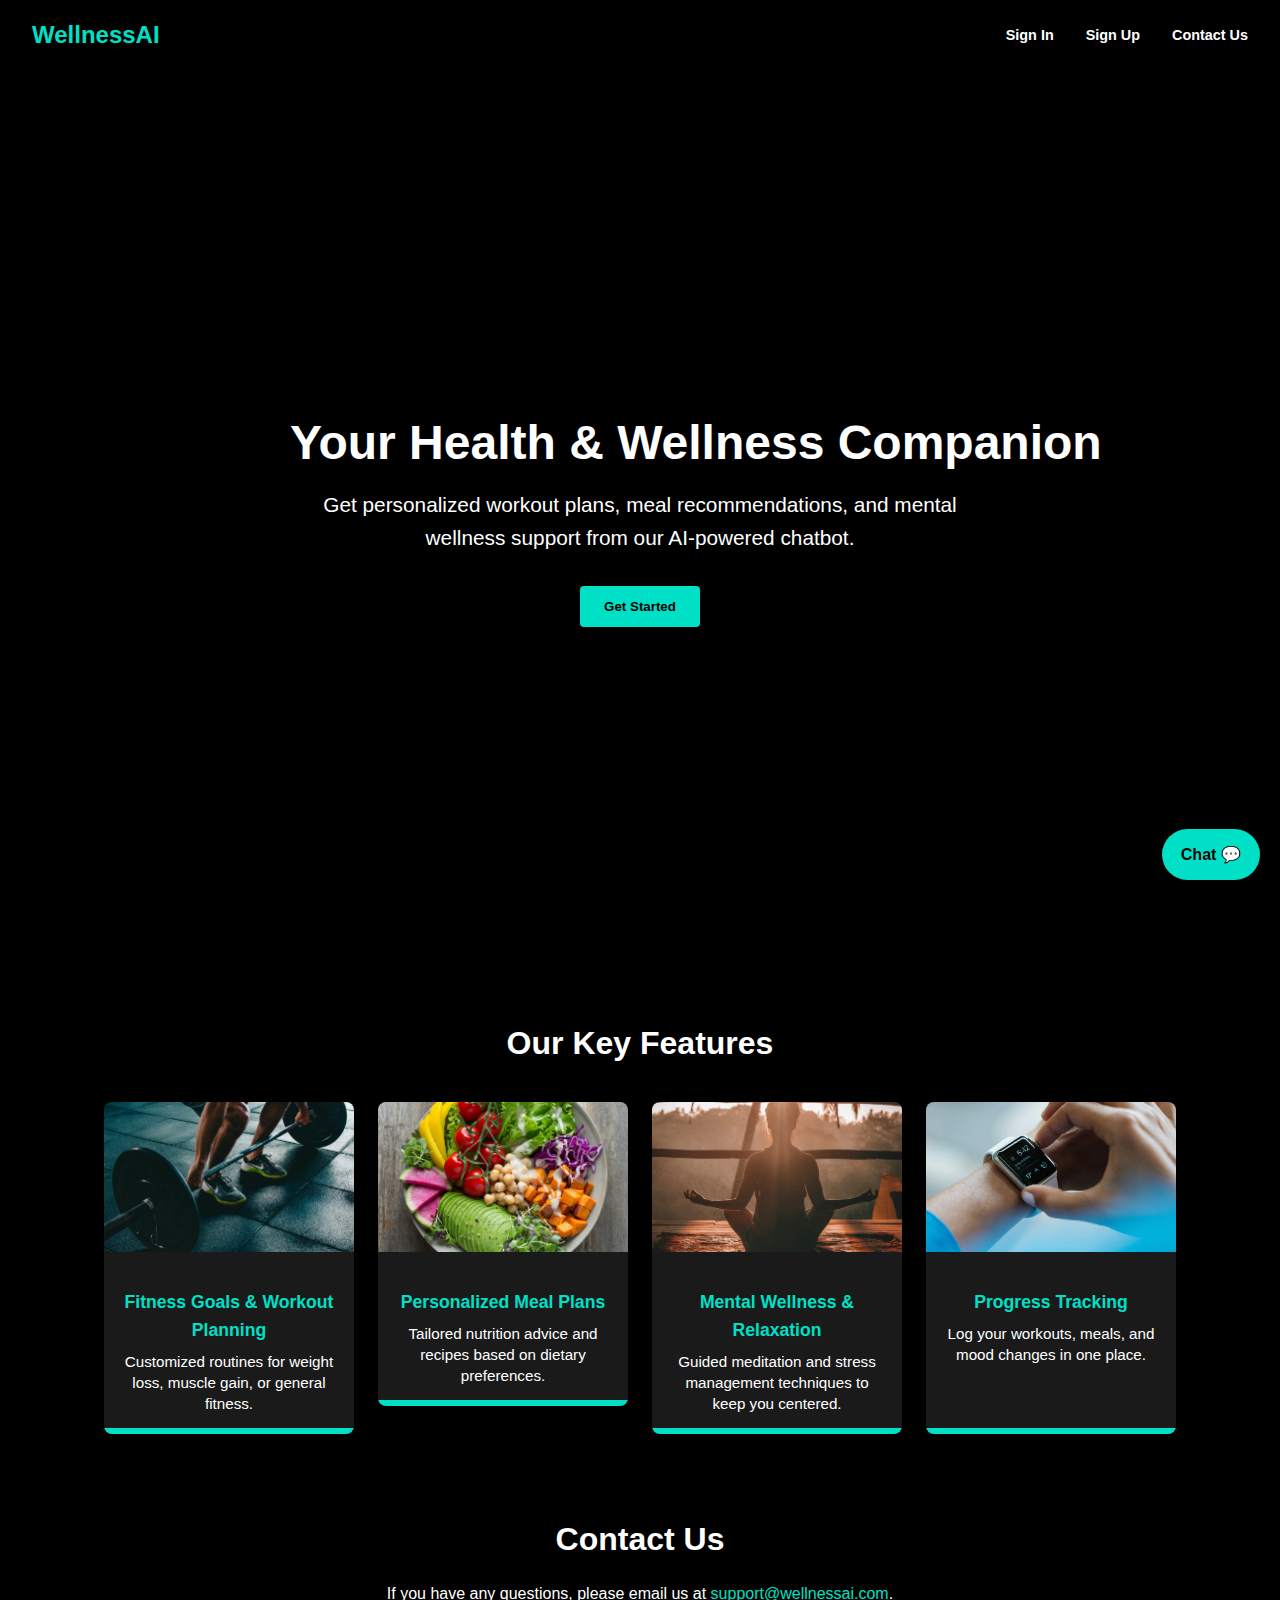
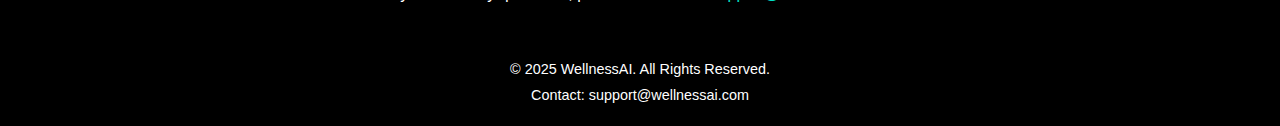
==== commit dc0f4402: "Almost Done" ====
--- a/Front-End/index.html
+++ b/Front-End/index.html
@@ -3,7 +3,6 @@
 <head>
   <meta charset="UTF-8" />
   <title>WellnessAI - Your Health & Wellness Companion</title>
-  <!-- Link to External CSS -->
   <link rel="stylesheet" href="style.css">
 </head>
 <body>
@@ -11,7 +10,6 @@
   <header>
     <div class="logo">WellnessAI</div>
     <div class="auth-buttons">
-      <!-- Separate Sign In, Sign Up, Contact Us -->
       <button class="auth-btn sign-in-btn">Sign In</button>
       <button class="auth-btn sign-up-btn">Sign Up</button>
       <button class="auth-btn contact-btn" id="contactBtn">Contact Us</button>
@@ -29,34 +27,38 @@
     </div>
   </section>
 
-  <!-- FEATURES SECTION (Green Glow on Hover) -->
+  <!-- FEATURES SECTION -->
   <section id="features">
     <h2>Our Key Features</h2>
     <div class="features-container">
-      <!-- Feature 1 -->
+      <!-- Feature 1: Fitness Goals & Workout Planning (clickable, no underline) -->
+      <a href="fitness.html" class="feature-link">
+        <div class="feature-box">
+          <img src="Fitness.jpg" alt="Fitness Feature" class="feature-image">
+          <h3>Fitness Goals &amp; Workout Planning</h3>
+          <p>Customized routines for weight loss, muscle gain, or general fitness.</p>
+          <div class="bottom-accent"></div>
+        </div>
+      </a>
+      <!-- Feature 2: Personalized Meal Plans (clickable, same size as others) -->
+      <a href="meal.html" class="feature-link">
+        <div class="feature-box">
+          <img src="Meal.jpg" alt="Meal Plans" class="feature-image">
+          <h3>Personalized Meal Plans</h3>
+          <p>Tailored nutrition advice and recipes based on dietary preferences.</p>
+          <div class="bottom-accent"></div>
+        </div>
+      </a>
+      <!-- Feature 3 (Static) -->
       <div class="feature-box">
-        <img src="Fitness.jpg" alt="Fitness Feature" class="feature-image" />
-        <h3>Fitness Goals & Workout Planning</h3>
-        <p>Customized routines for weight loss, muscle gain, or general fitness.</p>
-        <div class="bottom-accent"></div>
-      </div>
-      <!-- Feature 2 -->
-      <div class="feature-box">
-        <img src="Meal.jpg" alt="Meal Plans" class="feature-image" />
-        <h3>Personalized Meal Plans</h3>
-        <p>Tailored nutrition advice and recipes based on dietary preferences.</p>
-        <div class="bottom-accent"></div>
-      </div>
-      <!-- Feature 3 -->
-      <div class="feature-box">
-        <img src="Wellness.jpg" alt="Mental Wellness" class="feature-image" />
-        <h3>Mental Wellness & Relaxation</h3>
+        <img src="Wellness.jpg" alt="Mental Wellness" class="feature-image">
+        <h3>Mental Wellness &amp; Relaxation</h3>
         <p>Guided meditation and stress management techniques to keep you centered.</p>
         <div class="bottom-accent"></div>
       </div>
-      <!-- Feature 4 -->
+      <!-- Feature 4 (Static) -->
       <div class="feature-box">
-        <img src="Progress.jpg" alt="Progress Tracking" class="feature-image" />
+        <img src="Progress.jpg" alt="Progress Tracking" class="feature-image">
         <h3>Progress Tracking</h3>
         <p>Log your workouts, meals, and mood changes in one place.</p>
         <div class="bottom-accent"></div>
@@ -67,7 +69,7 @@
   <!-- CONTACT SECTION -->
   <section id="contact">
     <h2>Contact Us</h2>
-    <p>If you have any questions, feel free to email us at <a href="mailto:support@wellnessai.com">support@wellnessai.com</a>.</p>
+    <p>If you have any questions, please email us at <a href="mailto:support@wellnessai.com">support@wellnessai.com</a>.</p>
   </section>
 
   <!-- FOOTER -->
@@ -81,7 +83,6 @@
     Chat 💬
   </div>
 
-  <!-- JavaScript -->
   <script src="script.js"></script>
 </body>
 </html>--- a/Front-End/style.css
+++ b/Front-End/style.css
@@ -81,7 +81,6 @@
   margin: 0 auto;
 }
 
-/* Force heading onto one line */
 #hero h1 {
   font-size: 3rem;
   margin-bottom: 1rem;
@@ -116,7 +115,7 @@
 ================================ */
 #features {
   padding: 3rem 2rem;
-  background-color: #000; /* pure black background */
+  background-color: #000;  /* Pure black background */
   text-align: center;
 }
 
@@ -125,10 +124,17 @@
   margin-bottom: 2rem;
 }
 
-/* 
-   Display features in a row,
-   wrap if screen is narrow
-*/
+/* Remove underline from clickable feature links */
+.feature-link {
+  text-decoration: none;
+  color: inherit;
+}
+
+.feature-link:hover {
+  text-decoration: none;
+}
+
+/* Features Container: grid layout with wrapping */
 .features-container {
   display: flex;
   flex-wrap: wrap;
@@ -138,7 +144,7 @@
   margin: 0 auto;
 }
 
-/* Each Feature Box */
+/* Each Feature Box (same size for all) */
 .feature-box {
   background-color: #1a1a1a;
   width: 250px;
@@ -148,13 +154,11 @@
   transition: transform 0.3s, box-shadow 0.3s;
 }
 
-/* Hover: translate + green glow box shadow */
 .feature-box:hover {
   transform: translateY(-5px);
   box-shadow: 0 0 20px var(--green-accent);
 }
 
-/* Feature Image */
 .feature-image {
   width: 100%;
   height: 150px;
@@ -162,7 +166,6 @@
   margin-bottom: 1rem;
 }
 
-/* Title & Description */
 .feature-box h3 {
   font-size: 1.1rem;
   margin: 0.8rem 1rem 0.4rem 1rem;
@@ -176,7 +179,6 @@
   color: var(--white);
 }
 
-/* Bottom Accent Bar (Green) */
 .bottom-accent {
   position: absolute;
   bottom: 0;
@@ -187,7 +189,6 @@
   transition: box-shadow 0.3s;
 }
 
-/* Glow effect for accent bar (optional) */
 .feature-box:hover .bottom-accent {
   box-shadow: 0 0 10px var(--green-accent);
 }
@@ -255,6 +256,138 @@
 }
 
 /* ================================
+   FITNESS PAGE (fitness.html)
+================================ */
+#fitness-page {
+  padding: 3rem 2rem;
+  background-color: #000; /* pure black background */
+  text-align: center;
+}
+
+#fitness-page h1 {
+  font-size: 2.5rem;
+  margin-bottom: 1rem;
+  color: var(--white);
+  text-align: center;
+}
+
+/* Subheading under the main h1 */
+.fitness-subheading {
+  font-size: 1.2rem;
+  color: #bbb;
+  margin-bottom: 2rem;
+}
+
+/* Category blocks (Back, Biceps, etc.) */
+.category {
+  margin-bottom: 3rem;
+  max-width: 1000px;
+  margin-left: auto;
+  margin-right: auto;
+  text-align: left;
+}
+
+.category h2 {
+  font-size: 1.8rem;
+  margin-bottom: 1rem;
+  color: var(--green-accent);
+}
+
+/* Row of GIF boxes */
+.gif-row {
+  display: flex;
+  gap: 1rem;
+  justify-content: flex-start;
+  flex-wrap: wrap;
+}
+
+/* Each GIF box */
+.gif-box {
+  background-color: #1a1a1a;
+  border-radius: 8px;
+  padding: 1rem;
+  width: 200px;
+  transition: transform 0.3s, box-shadow 0.3s;
+  text-align: center;
+}
+
+.gif-box:hover {
+  transform: translateY(-5px);
+  box-shadow: 0 0 20px var(--green-accent);
+}
+
+.gif-box img {
+  width: 100%;
+  height: 150px;
+  object-fit: cover;
+  border-radius: 4px;
+  margin-bottom: 0.5rem;
+}
+
+.gif-box p {
+  font-size: 1rem;
+  margin: 0;
+  color: var(--white);
+}
+
+/* ================================
+   MEAL PAGE (meal.html)
+================================ */
+#details {
+  padding: 3rem 2rem;
+  background-color: #000;
+  text-align: center;
+}
+
+#details h2 {
+  font-size: 2rem;
+  margin-bottom: 2rem;
+}
+
+.details-container {
+  display: flex;
+  flex-wrap: wrap;
+  gap: 1.5rem;
+  justify-content: center;
+  max-width: 1200px;
+  margin: 0 auto;
+}
+
+.detail-box {
+  background-color: #1a1a1a;
+  width: 250px;
+  border-radius: 8px;
+  overflow: hidden;
+  padding: 1rem;
+  transition: transform 0.3s, box-shadow 0.3s;
+  text-align: center;
+}
+
+.detail-box:hover {
+  transform: translateY(-5px);
+  box-shadow: 0 0 20px var(--green-accent);
+}
+
+detail-box img {
+  width: 100%;
+  height: 150px;
+  object-fit: cover;
+  margin-bottom: 1rem;
+}
+
+detail-box h3 {
+  font-size: 1.1rem;
+  margin-bottom: 0.5rem;
+  color: var(--green-accent);
+}
+
+detail-box p {
+  font-size: 0.95rem;
+  line-height: 1.4;
+  color: var(--white);
+}
+
+/* ================================
    BUTTON CLICK ANIMATION
 ================================ */
 button.clicked {
@@ -274,11 +407,9 @@
   #hero h1 {
     font-size: 2.5rem;
   }
-
   #features h2 {
     font-size: 1.6rem;
   }
-
   .feature-box {
     width: 100%;
     max-width: 300px;
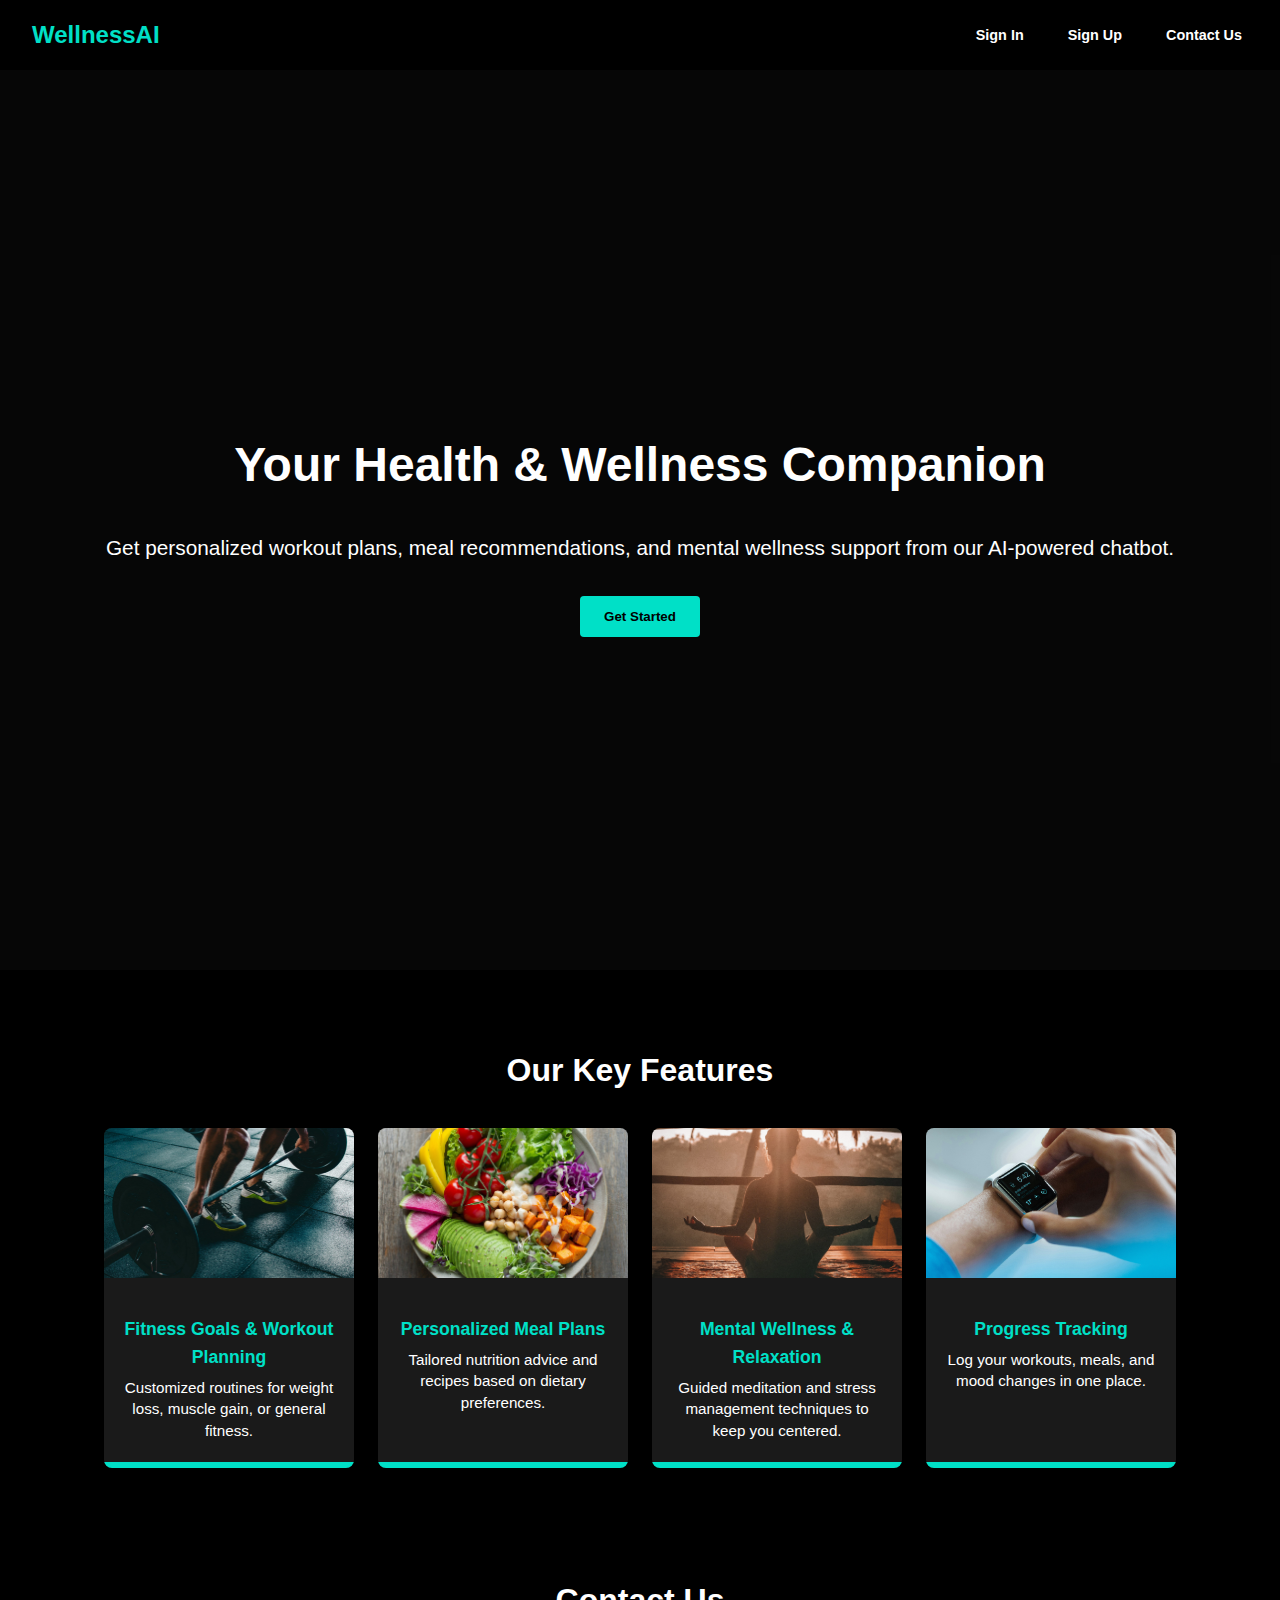
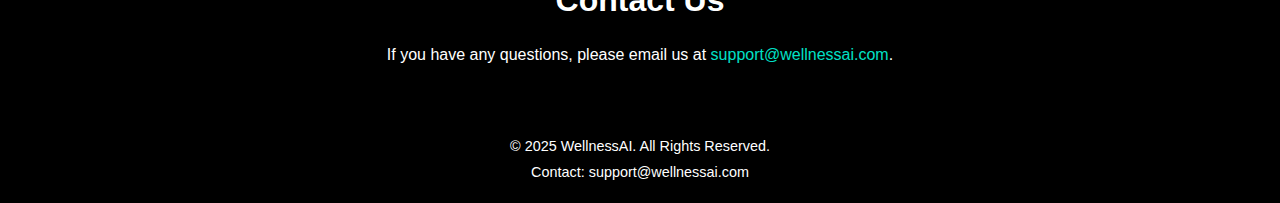
==== commit f11f6eb4: "video and smooth transition added" ====
--- a/Front-End/index.html
+++ b/Front-End/index.html
@@ -16,10 +16,15 @@
     </div>
   </header>
 
-  <!-- HERO SECTION (Full Screen) -->
+  <!-- HERO SECTION with Background Video -->
   <section id="hero">
-    <div class="hero-content">
-      <h1>Your Health & Wellness Companion</h1>
+    <video id="hero-video" autoplay muted loop playsinline>
+      <source src="Main.mp4" type="video/mp4">
+      <!-- Fallback text if video not supported -->
+      Your browser does not support the video tag.
+    </video>
+    <div class="hero-overlay">
+      <h1>Your Health &amp; Wellness Companion</h1>
       <p>
         Get personalized workout plans, meal recommendations, and mental wellness support from our AI-powered chatbot.
       </p>
@@ -31,7 +36,7 @@
   <section id="features">
     <h2>Our Key Features</h2>
     <div class="features-container">
-      <!-- Feature 1: Fitness Goals & Workout Planning (clickable, no underline) -->
+      <!-- Feature 1: Fitness Goals & Workout Planning -->
       <a href="fitness.html" class="feature-link">
         <div class="feature-box">
           <img src="Fitness.jpg" alt="Fitness Feature" class="feature-image">
@@ -40,7 +45,7 @@
           <div class="bottom-accent"></div>
         </div>
       </a>
-      <!-- Feature 2: Personalized Meal Plans (clickable, same size as others) -->
+      <!-- Feature 2: Personalized Meal Plans -->
       <a href="meal.html" class="feature-link">
         <div class="feature-box">
           <img src="Meal.jpg" alt="Meal Plans" class="feature-image">
@@ -78,11 +83,7 @@
     <p>Contact: support@wellnessai.com</p>
   </footer>
 
-  <!-- FLOATING CHAT BUTTON -->
-  <div id="chat-floating" class="chat-btn" title="Chat with us">
-    Chat 💬
-  </div>
-
+  <!-- No floating chat icon here -->
   <script src="script.js"></script>
 </body>
 </html>--- a/Front-End/style.css
+++ b/Front-End/style.css
@@ -8,21 +8,31 @@
   --font-family: "Arial", sans-serif;
 }
 
+/* 
+  Fade-in/out transitions for the entire page
+  By default, body has opacity: 0
+  When 'loaded' class is added, body fades to opacity: 1
+*/
+body {
+  opacity: 0;
+  transition: opacity 0.6s ease; /* Smoother transitions */
+  background-color: var(--bg-dark);
+  color: var(--white);
+  line-height: 1.6;
+  margin: 0;
+  font-family: var(--font-family);
+}
+
+body.loaded {
+  opacity: 1; /* Fade in the page */
+}
+
+html {
+  scroll-behavior: smooth; /* Smoother anchor scrolling */
+}
+
 * {
-  margin: 0;
-  padding: 0;
   box-sizing: border-box;
-  font-family: var(--font-family);
-}
-
-html {
-  scroll-behavior: smooth;
-}
-
-body {
-  background-color: var(--bg-dark);
-  color: var(--white);
-  line-height: 1.6;
 }
 
 /* ================================
@@ -42,7 +52,6 @@
   color: var(--green-accent);
 }
 
-/* Auth Buttons */
 .auth-buttons {
   display: flex;
   gap: 2rem;
@@ -67,34 +76,50 @@
    HERO SECTION (Full Screen)
 ================================ */
 #hero {
+  position: relative;
   min-height: 100vh;
-  display: flex;
+  overflow: hidden;
+}
+
+#hero-video {
+  position: absolute;
+  top: 0;
+  left: 0;
+  width: 100%;
+  height: 100%;
+  object-fit: cover;
+  z-index: 0;
+}
+
+.hero-overlay {
+  position: relative;
+  z-index: 1;
+  display: flex;
+  flex-direction: column;
   justify-content: center;
   align-items: center;
-  background-color: #000;
+  min-height: 100vh;
   text-align: center;
   padding: 2rem;
-}
-
-.hero-content {
-  max-width: 700px;
-  margin: 0 auto;
-}
-
-#hero h1 {
+  background: rgba(0,0,0,0.4); /* Dark overlay for text readability */
+}
+
+.hero-overlay h1 {
   font-size: 3rem;
   margin-bottom: 1rem;
   line-height: 1.2;
+  color: var(--white);
   white-space: nowrap;
 }
 
-#hero p {
+.hero-overlay p {
   font-size: 1.3rem;
   line-height: 1.6;
   margin-bottom: 2rem;
-}
-
-.btn-primary {
+  color: var(--white);
+}
+
+.hero-overlay .btn-primary {
   background-color: var(--green-accent);
   color: #000;
   padding: 0.8rem 1.5rem;
@@ -105,7 +130,7 @@
   transition: background-color 0.3s, transform 0.2s;
 }
 
-.btn-primary:hover {
+.hero-overlay .btn-primary:hover {
   background-color: #00c2aa;
   transform: scale(1.05);
 }
@@ -115,7 +140,7 @@
 ================================ */
 #features {
   padding: 3rem 2rem;
-  background-color: #000;  /* Pure black background */
+  background-color: #000;
   text-align: center;
 }
 
@@ -124,7 +149,7 @@
   margin-bottom: 2rem;
 }
 
-/* Remove underline from clickable feature links */
+/* No underline for clickable links */
 .feature-link {
   text-decoration: none;
   color: inherit;
@@ -134,7 +159,6 @@
   text-decoration: none;
 }
 
-/* Features Container: grid layout with wrapping */
 .features-container {
   display: flex;
   flex-wrap: wrap;
@@ -144,10 +168,11 @@
   margin: 0 auto;
 }
 
-/* Each Feature Box (same size for all) */
+/* All feature boxes same size */
 .feature-box {
   background-color: #1a1a1a;
   width: 250px;
+  min-height: 340px; /* consistent height */
   border-radius: 8px;
   overflow: hidden;
   position: relative;
@@ -179,6 +204,7 @@
   color: var(--white);
 }
 
+/* Teal accent bar */
 .bottom-accent {
   position: absolute;
   bottom: 0;
@@ -233,34 +259,11 @@
 }
 
 /* ================================
-   FLOATING CHAT BUTTON
-================================ */
-.chat-btn {
-  position: fixed;
-  bottom: 20px;
-  right: 20px;
-  background-color: var(--green-accent);
-  color: #000;
-  border-radius: 50px;
-  padding: 0.8rem 1.2rem;
-  cursor: pointer;
-  font-weight: bold;
-  box-shadow: 0 4px 8px rgba(0,0,0,0.3);
-  transition: background-color 0.3s, transform 0.2s;
-  z-index: 9999;
-}
-
-.chat-btn:hover {
-  background-color: #00c2aa;
-  transform: scale(1.05);
-}
-
-/* ================================
    FITNESS PAGE (fitness.html)
 ================================ */
 #fitness-page {
   padding: 3rem 2rem;
-  background-color: #000; /* pure black background */
+  background-color: #000;
   text-align: center;
 }
 
@@ -268,22 +271,18 @@
   font-size: 2.5rem;
   margin-bottom: 1rem;
   color: var(--white);
-  text-align: center;
-}
-
-/* Subheading under the main h1 */
+}
+
 .fitness-subheading {
   font-size: 1.2rem;
   color: #bbb;
   margin-bottom: 2rem;
 }
 
-/* Category blocks (Back, Biceps, etc.) */
 .category {
   margin-bottom: 3rem;
   max-width: 1000px;
-  margin-left: auto;
-  margin-right: auto;
+  margin: 0 auto;
   text-align: left;
 }
 
@@ -293,7 +292,6 @@
   color: var(--green-accent);
 }
 
-/* Row of GIF boxes */
 .gif-row {
   display: flex;
   gap: 1rem;
@@ -301,7 +299,6 @@
   flex-wrap: wrap;
 }
 
-/* Each GIF box */
 .gif-box {
   background-color: #1a1a1a;
   border-radius: 8px;
@@ -333,57 +330,69 @@
 /* ================================
    MEAL PAGE (meal.html)
 ================================ */
-#details {
+#meal-page {
   padding: 3rem 2rem;
   background-color: #000;
   text-align: center;
 }
 
-#details h2 {
-  font-size: 2rem;
+#meal-page h1 {
+  font-size: 2.5rem;
+  margin-bottom: 1rem;
+  color: var(--white);
+}
+
+.meal-subheading {
+  font-size: 1.2rem;
+  color: #bbb;
   margin-bottom: 2rem;
 }
 
-.details-container {
-  display: flex;
+.meal-category {
+  margin-bottom: 3rem;
+  max-width: 1000px;
+  margin: 0 auto;
+  text-align: left;
+}
+
+.meal-category h2 {
+  font-size: 1.8rem;
+  margin-bottom: 1rem;
+  color: var(--green-accent);
+}
+
+.meal-row {
+  display: flex;
+  gap: 1rem;
+  justify-content: flex-start;
   flex-wrap: wrap;
-  gap: 1.5rem;
-  justify-content: center;
-  max-width: 1200px;
-  margin: 0 auto;
-}
-
-.detail-box {
+}
+
+.meal-box {
   background-color: #1a1a1a;
-  width: 250px;
   border-radius: 8px;
-  overflow: hidden;
   padding: 1rem;
+  width: 200px;
   transition: transform 0.3s, box-shadow 0.3s;
   text-align: center;
 }
 
-.detail-box:hover {
+.meal-box:hover {
   transform: translateY(-5px);
   box-shadow: 0 0 20px var(--green-accent);
 }
 
-detail-box img {
+.meal-box img {
   width: 100%;
   height: 150px;
   object-fit: cover;
-  margin-bottom: 1rem;
-}
-
-detail-box h3 {
-  font-size: 1.1rem;
+  border-radius: 4px;
   margin-bottom: 0.5rem;
-  color: var(--green-accent);
-}
-
-detail-box p {
-  font-size: 0.95rem;
-  line-height: 1.4;
+}
+
+.meal-box p {
+  font-size: 1rem;
+  margin: 0;
   color: var(--white);
 }
 
@@ -404,15 +413,22 @@
    RESPONSIVE DESIGN
 ================================ */
 @media (max-width: 768px) {
-  #hero h1 {
-    font-size: 2.5rem;
+  /* Smaller hero text, etc. */
+  .hero-overlay h1 {
+    font-size: 2.2rem;
   }
+  .hero-overlay p {
+    font-size: 1.1rem;
+  }
+
   #features h2 {
     font-size: 1.6rem;
   }
+
   .feature-box {
     width: 100%;
     max-width: 300px;
     margin: 0 auto;
+    min-height: auto; /* remove forced min-height on mobile if you want */
   }
 }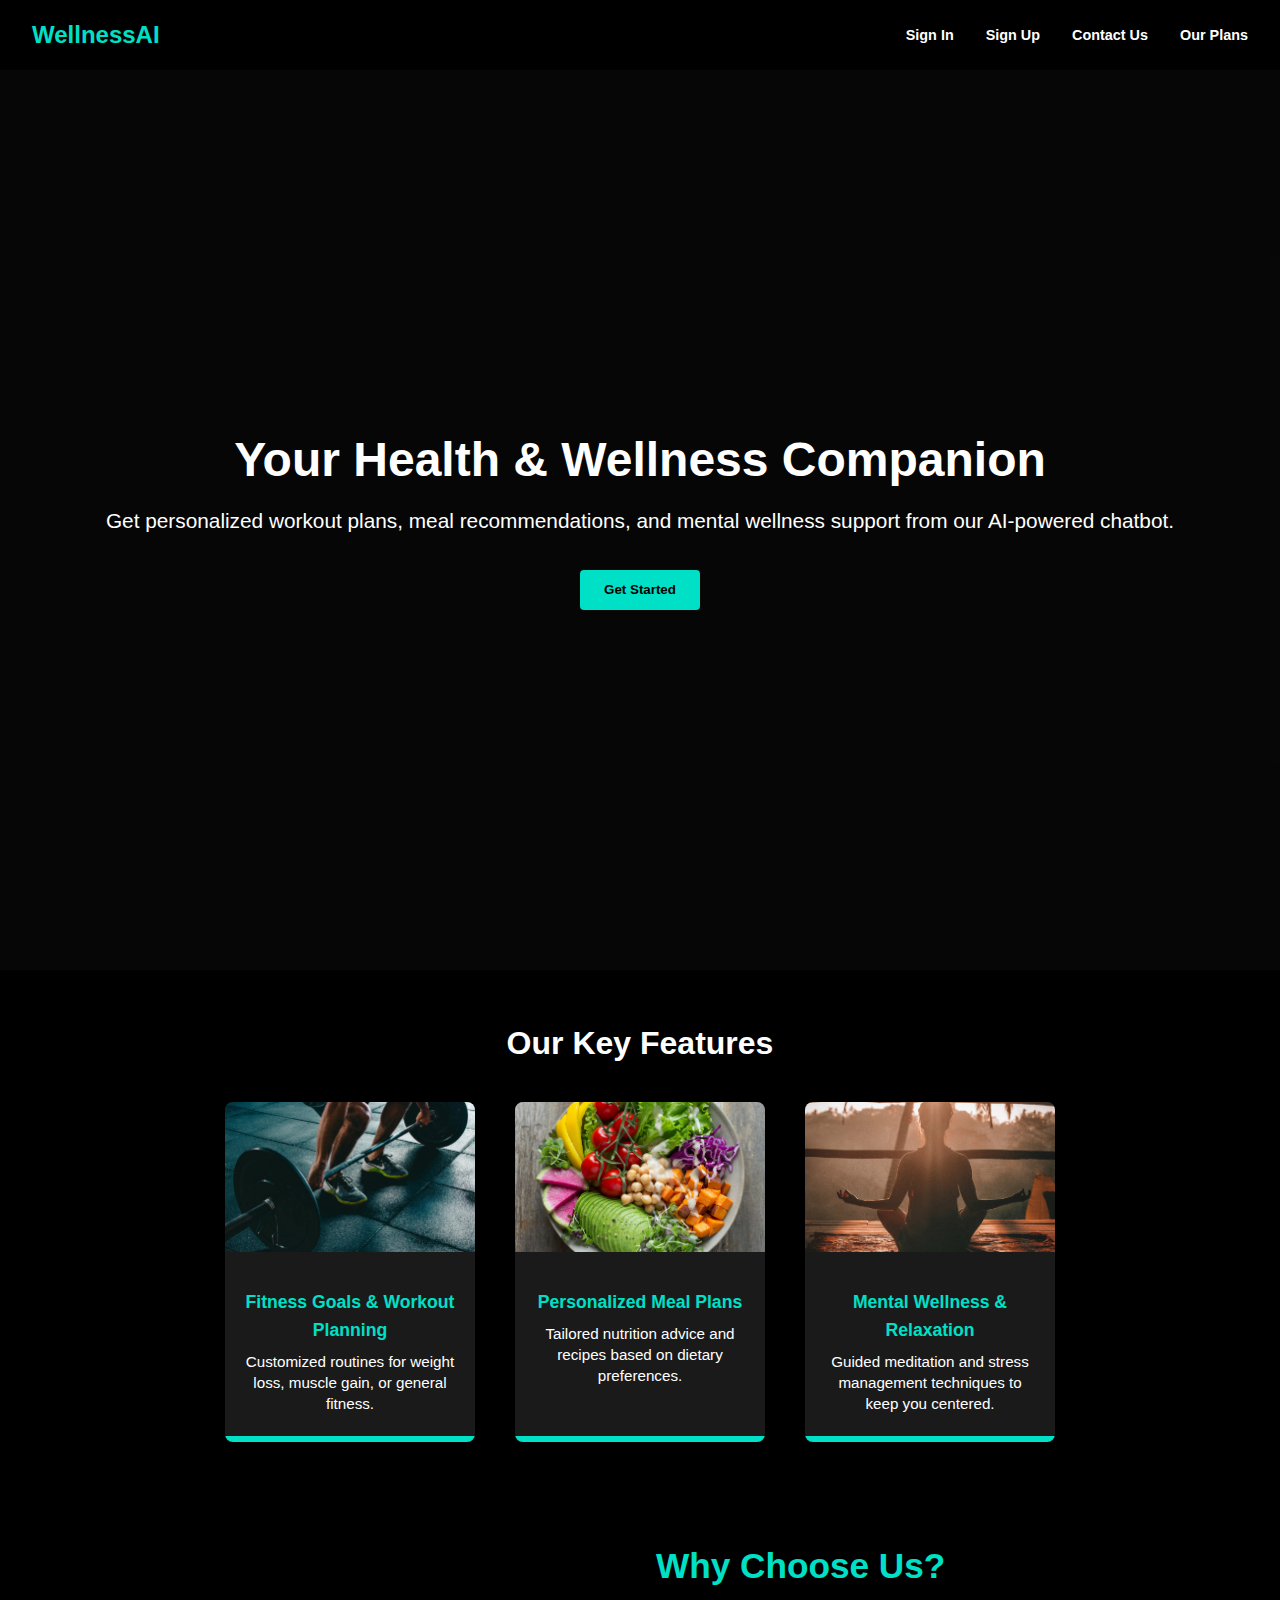
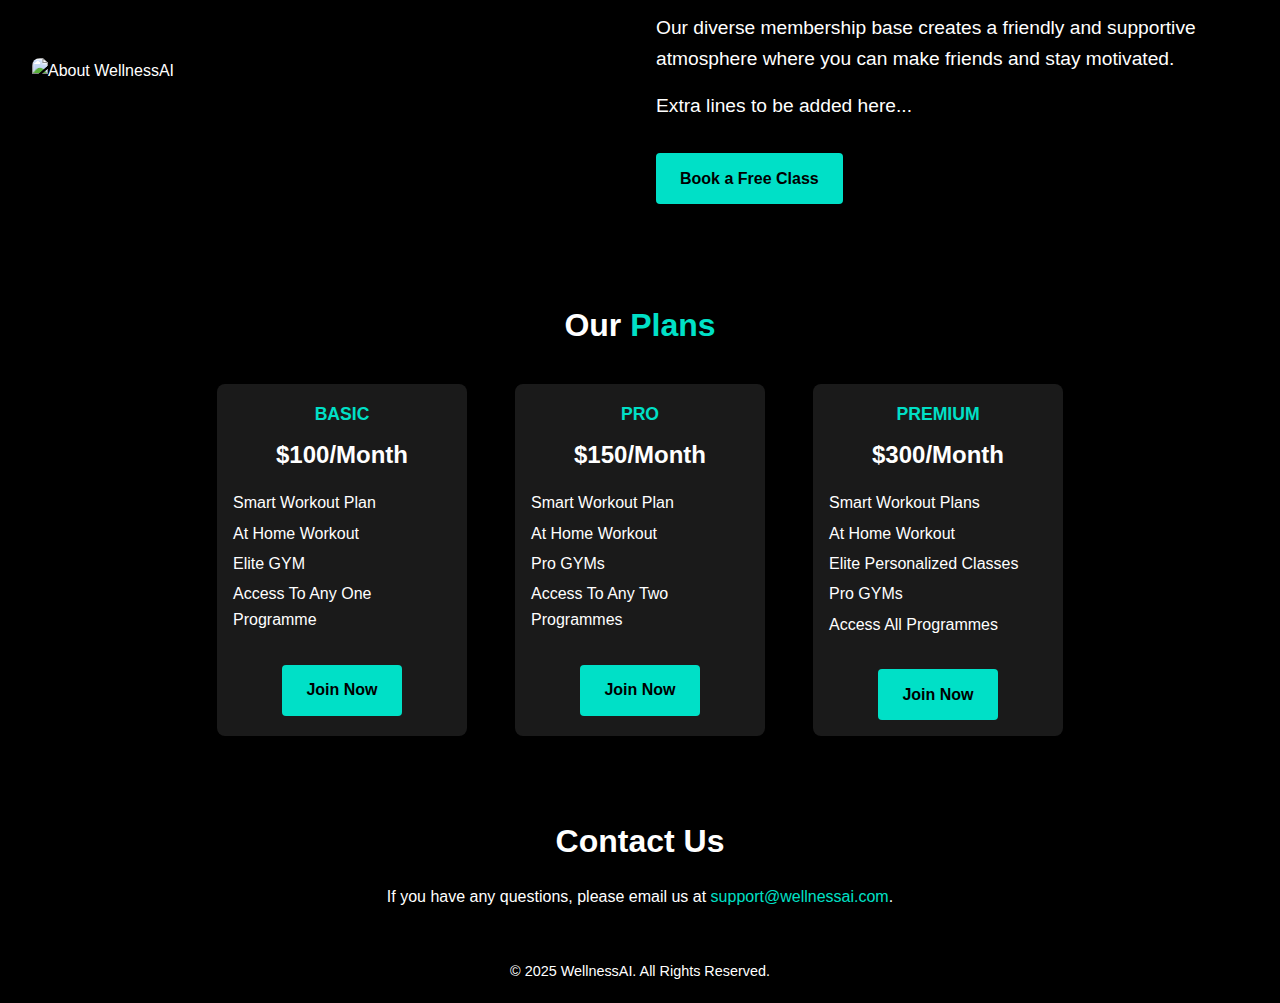
==== commit 04b0f413: "Touch Ups" ====
--- a/Front-End/index.html
+++ b/Front-End/index.html
@@ -13,6 +13,8 @@
       <button class="auth-btn sign-in-btn">Sign In</button>
       <button class="auth-btn sign-up-btn">Sign Up</button>
       <button class="auth-btn contact-btn" id="contactBtn">Contact Us</button>
+      <!-- NEW: Our Plans Button -->
+      <button class="auth-btn" id="plansBtn">Our Plans</button>
     </div>
   </header>
 
@@ -61,12 +63,58 @@
         <p>Guided meditation and stress management techniques to keep you centered.</p>
         <div class="bottom-accent"></div>
       </div>
-      <!-- Feature 4 (Static) -->
-      <div class="feature-box">
-        <img src="Progress.jpg" alt="Progress Tracking" class="feature-image">
-        <h3>Progress Tracking</h3>
-        <p>Log your workouts, meals, and mood changes in one place.</p>
-        <div class="bottom-accent"></div>
+  </section>
+
+  <!-- ABOUT SECTION -->
+  <section class="about" id="about">
+    <div class="about-img">
+      <img src="about.jpg" alt="About WellnessAI">
+    </div>
+    <div class="about-content">
+      <h2 class="heading">Why Choose Us?</h2>
+      <p>Our diverse membership base creates a friendly and supportive atmosphere where you can make friends and stay motivated.</p>
+      <p>Extra lines to be added here...</p>
+      <a href="#" class="btn about-btn">Book a Free Class</a>
+    </div>
+  </section>
+
+  <!-- OUR PLANS SECTION -->
+  <section class="plans" id="plans">
+    <h2 class="heading">Our <span>Plans</span></h2>
+    <div class="plans-container">
+      <div class="plan-box">
+        <h3>BASIC</h3>
+        <h2><span>$100/Month</span></h2>
+        <ul>
+          <li>Smart Workout Plan</li>
+          <li>At Home Workout</li>
+          <li>Elite GYM</li>
+          <li>Access To Any One Programme</li>
+        </ul>
+        <a href="#" class="btn-plan">Join Now</a>
+      </div>
+      <div class="plan-box">
+        <h3>PRO</h3>
+        <h2><span>$150/Month</span></h2>
+        <ul>
+          <li>Smart Workout Plan</li>
+          <li>At Home Workout</li>
+          <li>Pro GYMs</li>
+          <li>Access To Any Two Programmes</li>
+        </ul>
+        <a href="#" class="btn-plan">Join Now</a>
+      </div>
+      <div class="plan-box">
+        <h3>PREMIUM</h3>
+        <h2><span>$300/Month</span></h2>
+        <ul>
+          <li>Smart Workout Plans</li>
+          <li>At Home Workout</li>
+          <li>Elite Personalized Classes</li>
+          <li>Pro GYMs</li>
+          <li>Access All Programmes</li>
+        </ul>
+        <a href="#" class="btn-plan">Join Now</a>
       </div>
     </div>
   </section>
@@ -80,10 +128,9 @@
   <!-- FOOTER -->
   <footer>
     <p>© 2025 WellnessAI. All Rights Reserved.</p>
-    <p>Contact: support@wellnessai.com</p>
   </footer>
 
-  <!-- No floating chat icon here -->
+  <!-- No floating chat icon -->
   <script src="script.js"></script>
 </body>
 </html>--- a/Front-End/style.css
+++ b/Front-End/style.css
@@ -2,37 +2,34 @@
    GLOBAL & COLOR SCHEME
 ================================ */
 :root {
-  --bg-dark: #0B0B0B;         /* Deep dark background */
-  --green-accent: #00e0c7;    /* Teal/green accent color */
+  --bg-dark: #0B0B0B;
+  --green-accent: #00e0c7;
   --white: #ffffff;
   --font-family: "Arial", sans-serif;
 }
 
-/* 
-  Fade-in/out transitions for the entire page
-  By default, body has opacity: 0
-  When 'loaded' class is added, body fades to opacity: 1
-*/
+* {
+  margin: 0;
+  padding: 0;
+  box-sizing: border-box;
+  font-family: var(--font-family);
+}
+
+html {
+  scroll-behavior: smooth;
+}
+
+/* Page fade-in/out transitions */
 body {
   opacity: 0;
-  transition: opacity 0.6s ease; /* Smoother transitions */
+  transition: opacity 0.6s ease;
   background-color: var(--bg-dark);
   color: var(--white);
   line-height: 1.6;
-  margin: 0;
-  font-family: var(--font-family);
 }
 
 body.loaded {
-  opacity: 1; /* Fade in the page */
-}
-
-html {
-  scroll-behavior: smooth; /* Smoother anchor scrolling */
-}
-
-* {
-  box-sizing: border-box;
+  opacity: 1;
 }
 
 /* ================================
@@ -73,7 +70,7 @@
 }
 
 /* ================================
-   HERO SECTION (Full Screen)
+   HERO SECTION (Full Screen with Background Video)
 ================================ */
 #hero {
   position: relative;
@@ -101,7 +98,7 @@
   min-height: 100vh;
   text-align: center;
   padding: 2rem;
-  background: rgba(0,0,0,0.4); /* Dark overlay for text readability */
+  background: rgba(0,0,0,0.4);
 }
 
 .hero-overlay h1 {
@@ -110,6 +107,7 @@
   line-height: 1.2;
   color: var(--white);
   white-space: nowrap;
+  text-align: center;
 }
 
 .hero-overlay p {
@@ -149,7 +147,6 @@
   margin-bottom: 2rem;
 }
 
-/* No underline for clickable links */
 .feature-link {
   text-decoration: none;
   color: inherit;
@@ -159,20 +156,20 @@
   text-decoration: none;
 }
 
+/* Increased gap between feature boxes */
 .features-container {
   display: flex;
   flex-wrap: wrap;
-  gap: 1.5rem;
+  gap: 2.5rem;  /* Increased from 1.5rem to 2.5rem */
   justify-content: center;
   max-width: 1200px;
   margin: 0 auto;
 }
 
-/* All feature boxes same size */
 .feature-box {
   background-color: #1a1a1a;
   width: 250px;
-  min-height: 340px; /* consistent height */
+  min-height: 340px;
   border-radius: 8px;
   overflow: hidden;
   position: relative;
@@ -204,7 +201,6 @@
   color: var(--white);
 }
 
-/* Teal accent bar */
 .bottom-accent {
   position: absolute;
   bottom: 0;
@@ -220,6 +216,149 @@
 }
 
 /* ================================
+   ABOUT SECTION
+================================ */
+.about {
+  display: flex;
+  align-items: center;
+  justify-content: center;
+  flex-wrap: wrap;
+  padding: 3rem 2rem;
+  background-color: #000;
+  gap: 2rem;
+}
+
+.about-img {
+  flex: 1 1 300px;
+}
+
+.about-img img {
+  width: 100%;
+  max-width: 600px;
+  border-radius: 8px;
+}
+
+.about-content {
+  flex: 1 1 300px;
+}
+
+.about-content .heading {
+  font-size: 2.2rem;
+  margin-bottom: 1.2rem;
+  color: var(--green-accent);
+}
+
+.about-content p {
+  font-size: 1.2rem;
+  margin-bottom: 1rem;
+  color: var(--white);
+}
+
+.about-content .btn.about-btn {
+  text-decoration: none;
+  background-color: var(--green-accent);
+  color: #000;
+  padding: 0.8rem 1.5rem;
+  border-radius: 4px;
+  cursor: pointer;
+  font-weight: bold;
+  font-size: 1rem;
+  transition: background-color 0.3s, transform 0.2s;
+  display: inline-block;
+  margin-top: 1rem;
+}
+
+.about-content .btn.about-btn:hover {
+  background-color: #00c2aa;
+  transform: scale(1.05);
+}
+
+/* ================================
+   OUR PLANS SECTION
+================================ */
+.plans {
+  padding: 3rem 2rem;
+  background-color: #000;
+  text-align: center;
+}
+
+.plans .heading {
+  font-size: 2rem;
+  margin-bottom: 2rem;
+}
+
+.plans .heading span {
+  color: var(--green-accent);
+}
+
+/* Increased gap between plan boxes */
+.plans-container {
+  display: flex;
+  flex-wrap: wrap;
+  gap: 3rem; /* Increased from 2rem to 3rem */
+  justify-content: center;
+  max-width: 1200px;
+  margin: 0 auto;
+}
+
+.plan-box {
+  background-color: #1a1a1a;
+  width: 250px;
+  min-height: 340px;
+  border-radius: 8px;
+  padding: 1rem;
+  transition: transform 0.3s, box-shadow 0.3s;
+  text-align: center;
+}
+
+.plan-box:hover {
+  transform: translateY(-5px);
+  box-shadow: 0 0 20px var(--green-accent);
+}
+
+.plan-box h3 {
+  font-size: 1.1rem;
+  margin-bottom: 0.5rem;
+  color: var(--green-accent);
+  text-align: center;
+}
+
+.plan-box h2 {
+  font-size: 1.5rem;
+  margin-bottom: 1rem;
+  color: var(--white);
+  text-align: center;
+}
+
+.plan-box ul {
+  list-style: none;
+  padding: 0;
+  margin-bottom: 1rem;
+  text-align: left;
+}
+
+.plan-box ul li {
+  margin: 0.3rem 0;
+}
+
+.btn-plan {
+  display: inline-block;
+  background-color: var(--green-accent);
+  color: #000;
+  padding: 0.8rem 1.5rem;
+  border-radius: 4px;
+  text-decoration: none;
+  font-weight: bold;
+  transition: background-color 0.3s, transform 0.2s;
+  margin-top: 1rem;
+}
+
+.btn-plan:hover {
+  background-color: #00c2aa;
+  transform: scale(1.05);
+}
+
+/* ================================
    CONTACT SECTION
 ================================ */
 #contact {
@@ -259,6 +398,19 @@
 }
 
 /* ================================
+   BUTTON CLICK ANIMATION
+================================ */
+button.clicked {
+  animation: clickAnimation 0.3s;
+}
+
+@keyframes clickAnimation {
+  0% { transform: scale(1); }
+  50% { transform: scale(0.95); }
+  100% { transform: scale(1); }
+}
+
+/* ================================
    FITNESS PAGE (fitness.html)
 ================================ */
 #fitness-page {
@@ -271,6 +423,7 @@
   font-size: 2.5rem;
   margin-bottom: 1rem;
   color: var(--white);
+  text-align: center;
 }
 
 .fitness-subheading {
@@ -282,7 +435,8 @@
 .category {
   margin-bottom: 3rem;
   max-width: 1000px;
-  margin: 0 auto;
+  margin-left: auto;
+  margin-right: auto;
   text-align: left;
 }
 
@@ -340,6 +494,7 @@
   font-size: 2.5rem;
   margin-bottom: 1rem;
   color: var(--white);
+  text-align: center;
 }
 
 .meal-subheading {
@@ -413,22 +568,22 @@
    RESPONSIVE DESIGN
 ================================ */
 @media (max-width: 768px) {
-  /* Smaller hero text, etc. */
   .hero-overlay h1 {
     font-size: 2.2rem;
   }
   .hero-overlay p {
     font-size: 1.1rem;
   }
-
   #features h2 {
     font-size: 1.6rem;
   }
-
   .feature-box {
     width: 100%;
     max-width: 300px;
     margin: 0 auto;
-    min-height: auto; /* remove forced min-height on mobile if you want */
+    min-height: auto;
+  }
+  .about {
+    flex-direction: column;
   }
 }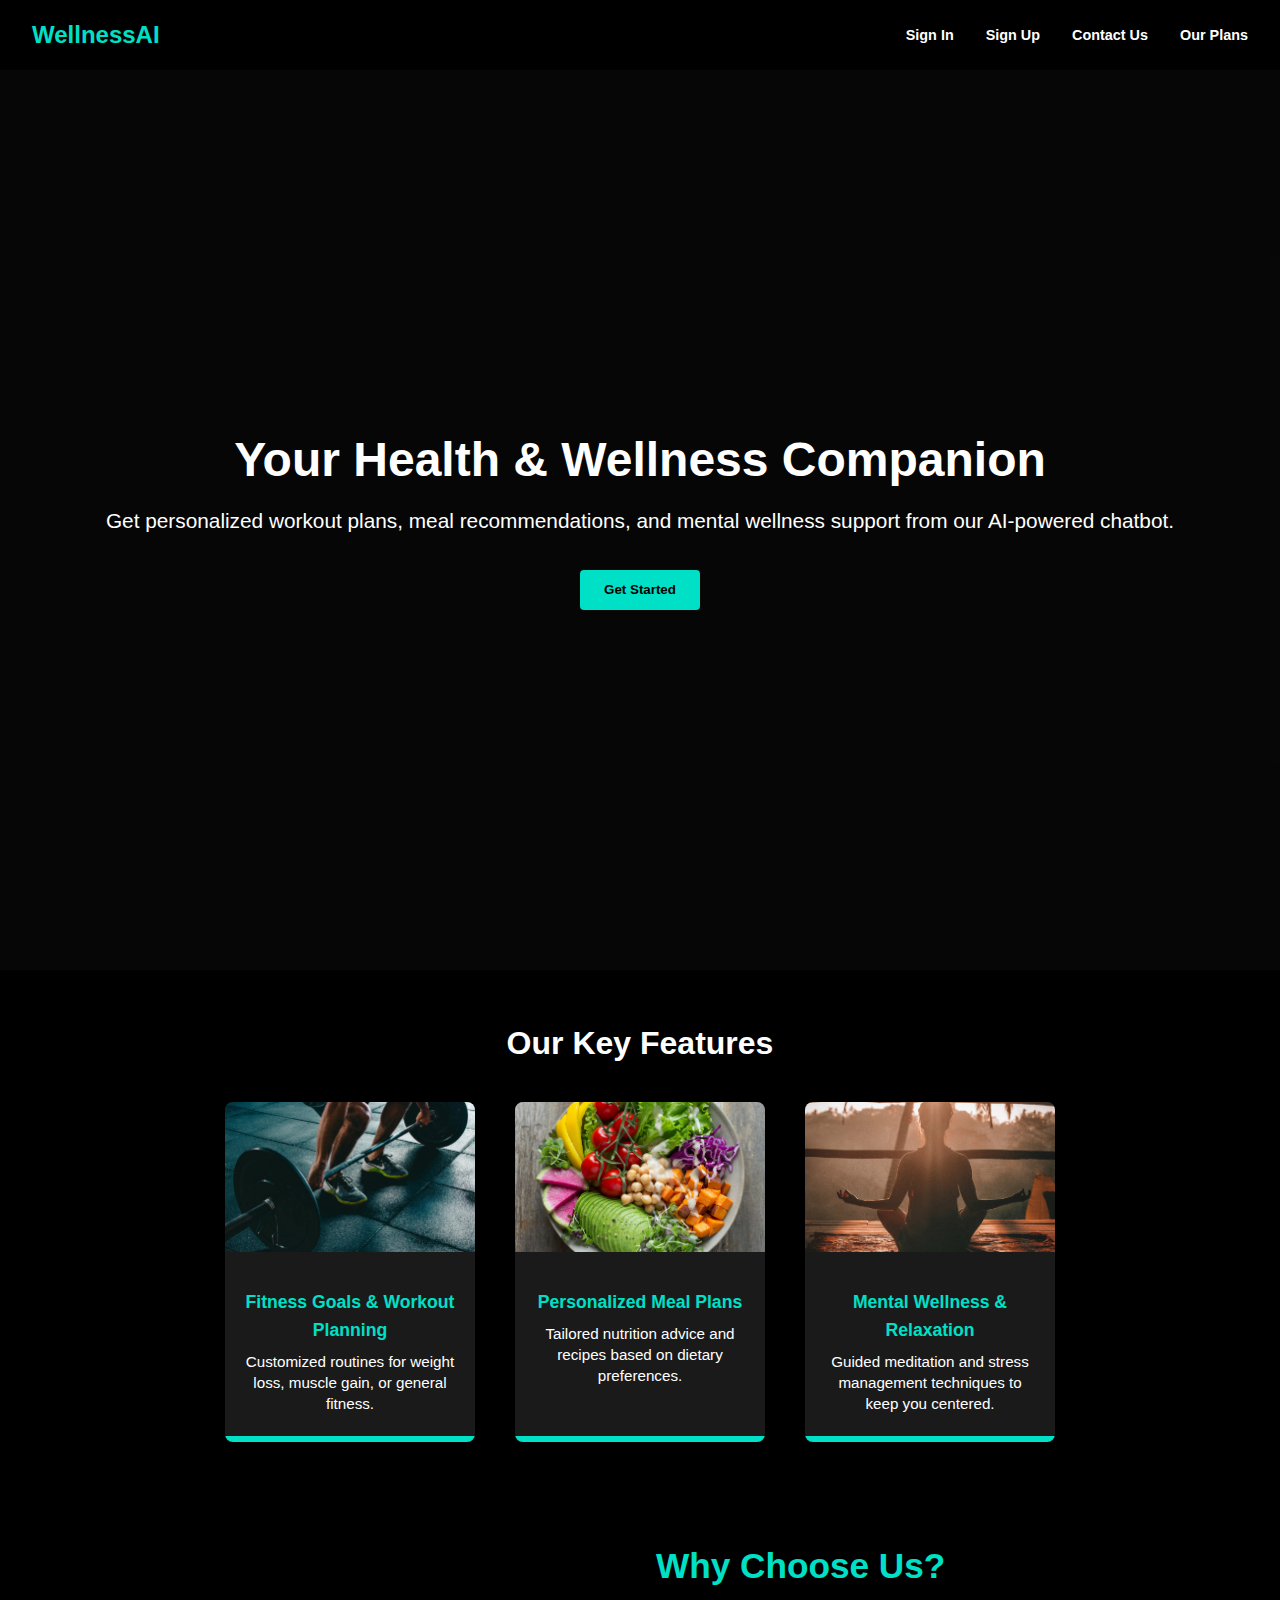
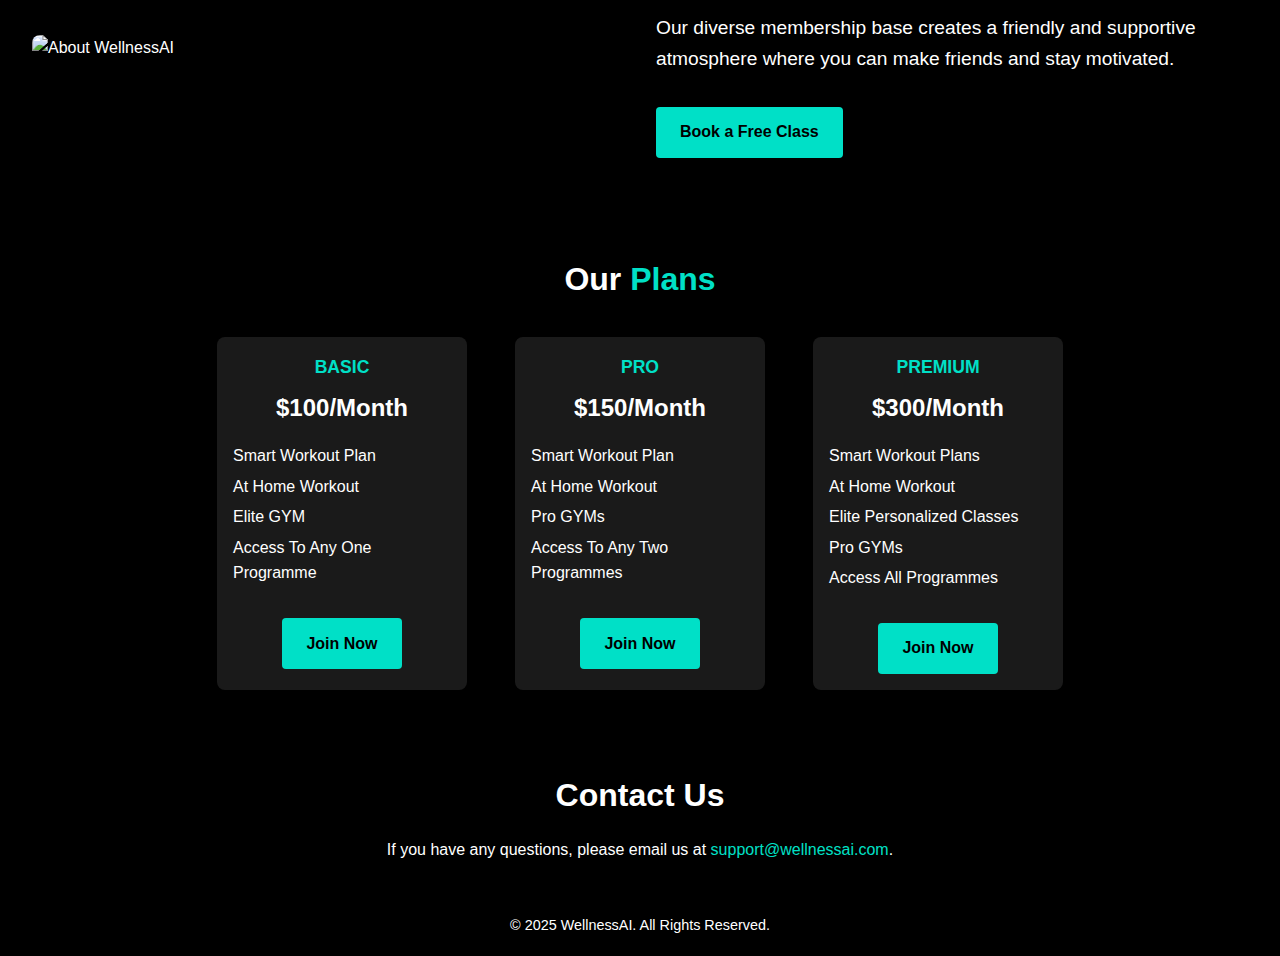
==== commit 8f2a6fea: "Minor Changes" ====
--- a/Front-End/index.html
+++ b/Front-End/index.html
@@ -73,7 +73,6 @@
     <div class="about-content">
       <h2 class="heading">Why Choose Us?</h2>
       <p>Our diverse membership base creates a friendly and supportive atmosphere where you can make friends and stay motivated.</p>
-      <p>Extra lines to be added here...</p>
       <a href="#" class="btn about-btn">Book a Free Class</a>
     </div>
   </section>
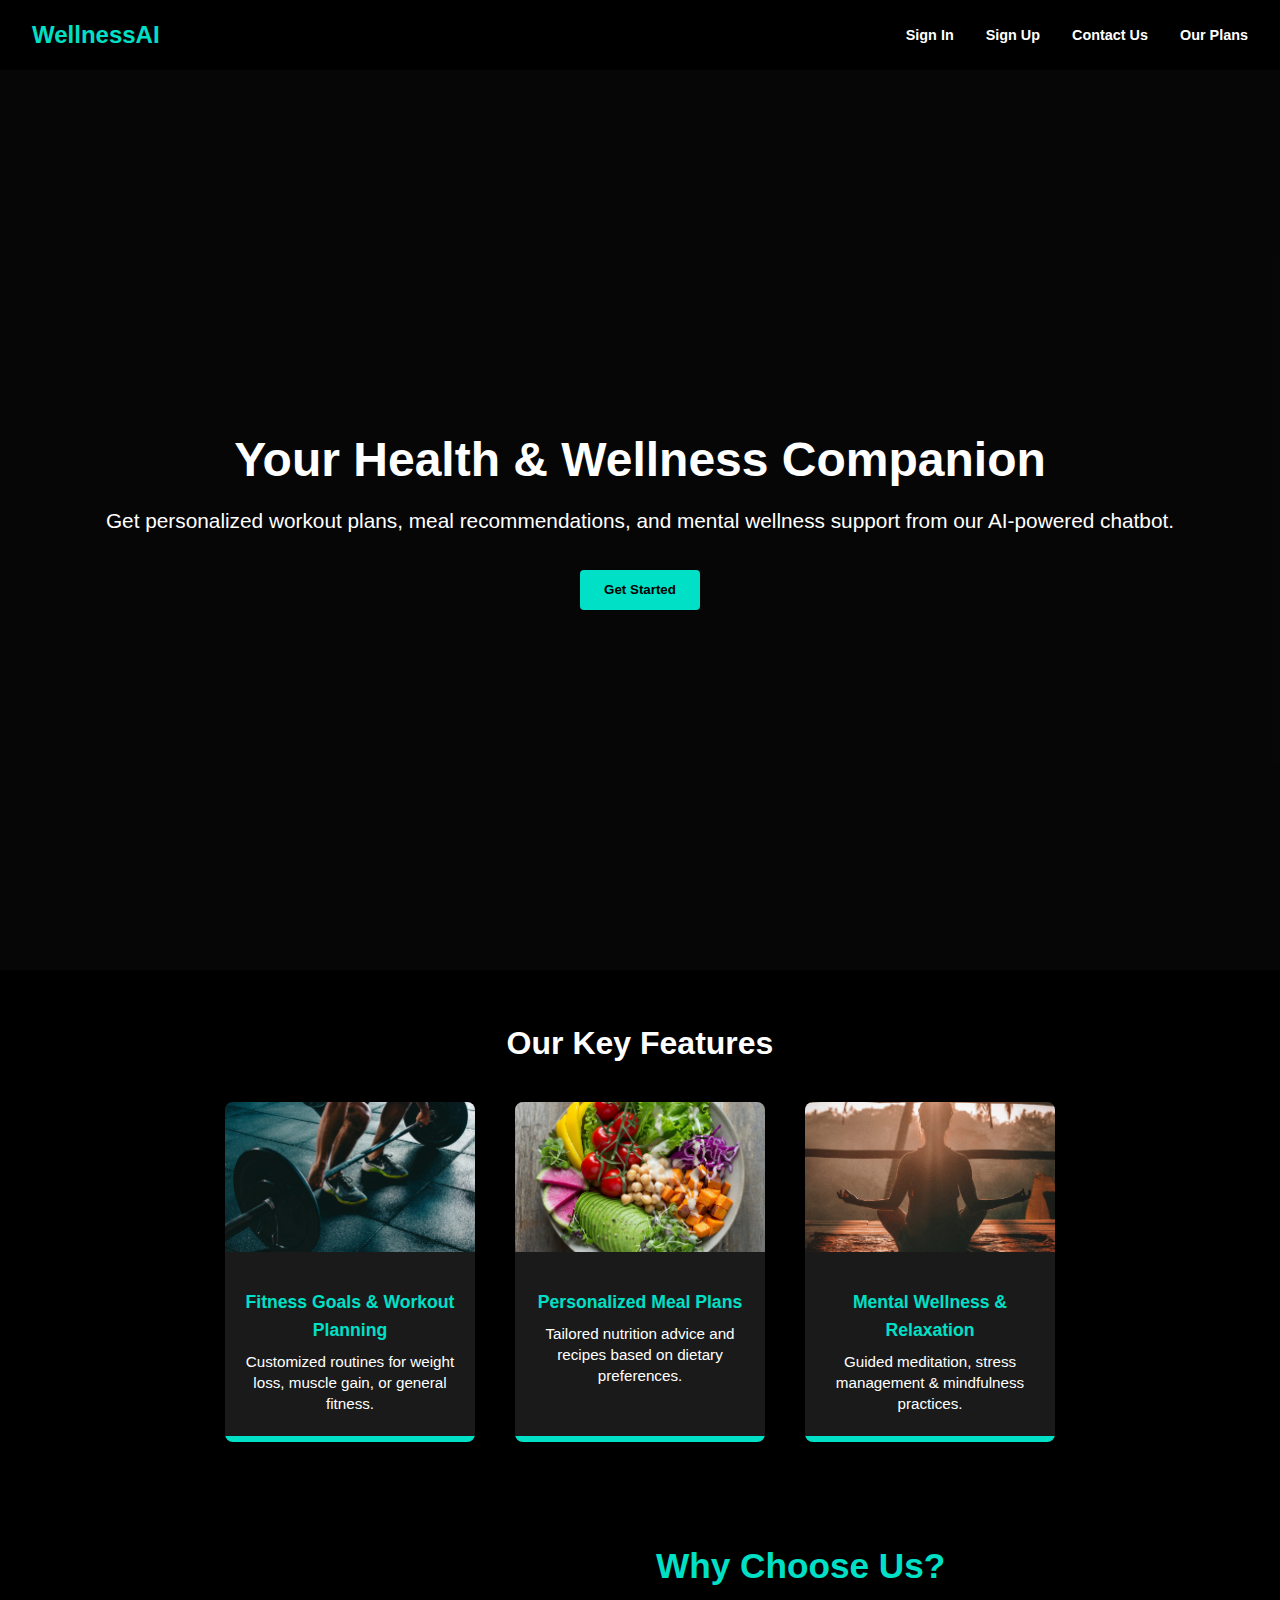
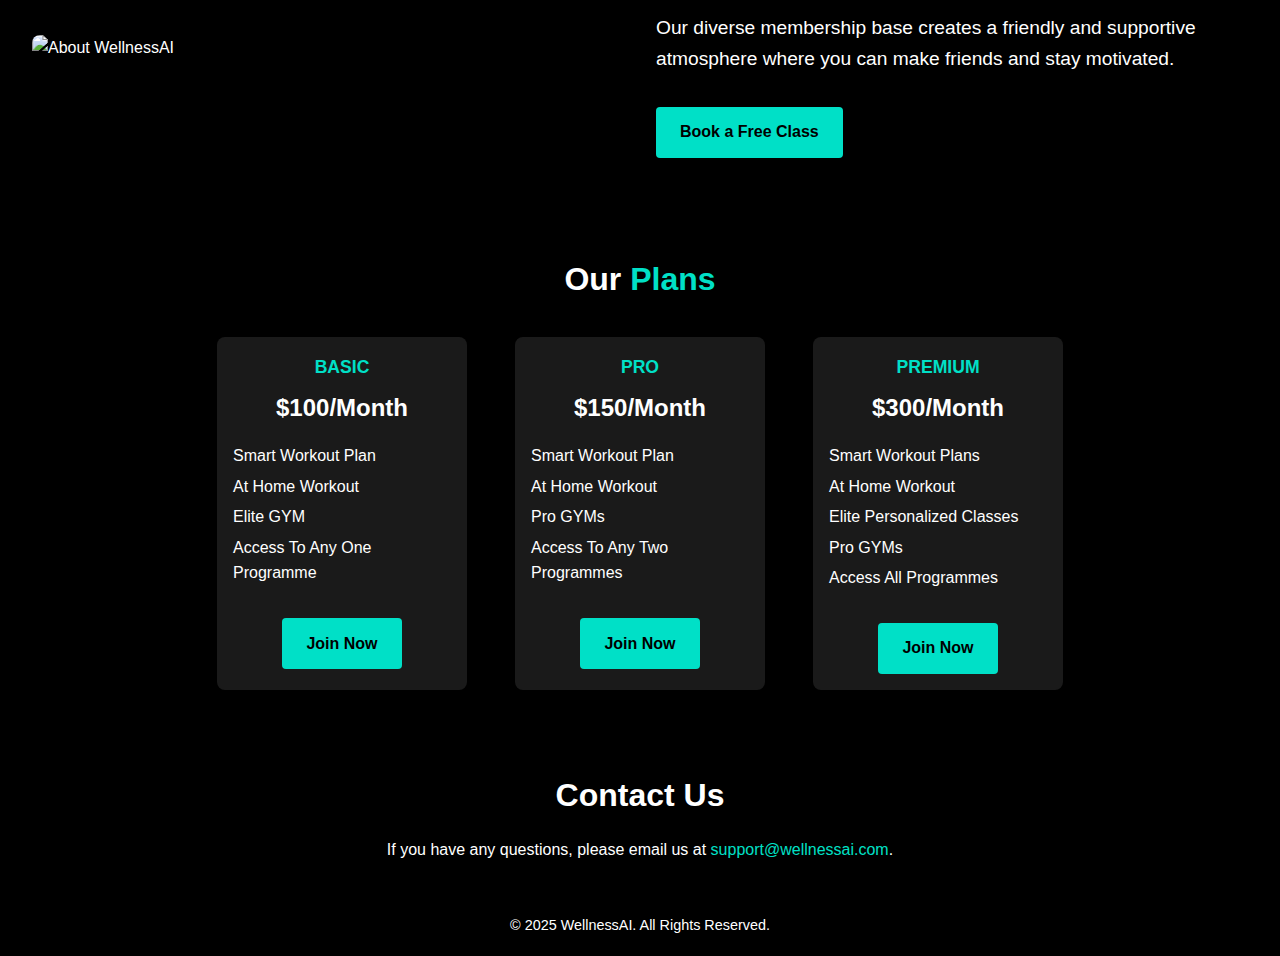
==== commit 04b93c2f: "Minute Changes" ====
--- a/Front-End/index.html
+++ b/Front-End/index.html
@@ -2,7 +2,9 @@
 <html lang="en">
 <head>
   <meta charset="UTF-8" />
-  <title>WellnessAI - Your Health & Wellness Companion</title>
+  <title>WellnessAI - Your Health &amp; Wellness Companion</title>
+  <!-- Favicon -->
+  <link rel="icon" href="WelAi.png" type="image/png">
   <link rel="stylesheet" href="style.css">
 </head>
 <body>
@@ -56,13 +58,16 @@
           <div class="bottom-accent"></div>
         </div>
       </a>
-      <!-- Feature 3 (Static) -->
-      <div class="feature-box">
-        <img src="Wellness.jpg" alt="Mental Wellness" class="feature-image">
-        <h3>Mental Wellness &amp; Relaxation</h3>
-        <p>Guided meditation and stress management techniques to keep you centered.</p>
-        <div class="bottom-accent"></div>
-      </div>
+      <!-- Feature 3: Mental Wellness & Relaxation -->
+      <a href="wellness.html" class="feature-link">
+        <div class="feature-box">
+          <img src="Wellness.jpg" alt="Mental Wellness" class="feature-image">
+          <h3>Mental Wellness &amp; Relaxation</h3>
+          <p>Guided meditation, stress management &amp; mindfulness practices.</p>
+          <div class="bottom-accent"></div>
+        </div>
+      </a>
+    </div>
   </section>
 
   <!-- ABOUT SECTION -->
@@ -129,7 +134,6 @@
     <p>© 2025 WellnessAI. All Rights Reserved.</p>
   </footer>
 
-  <!-- No floating chat icon -->
   <script src="script.js"></script>
 </body>
 </html>